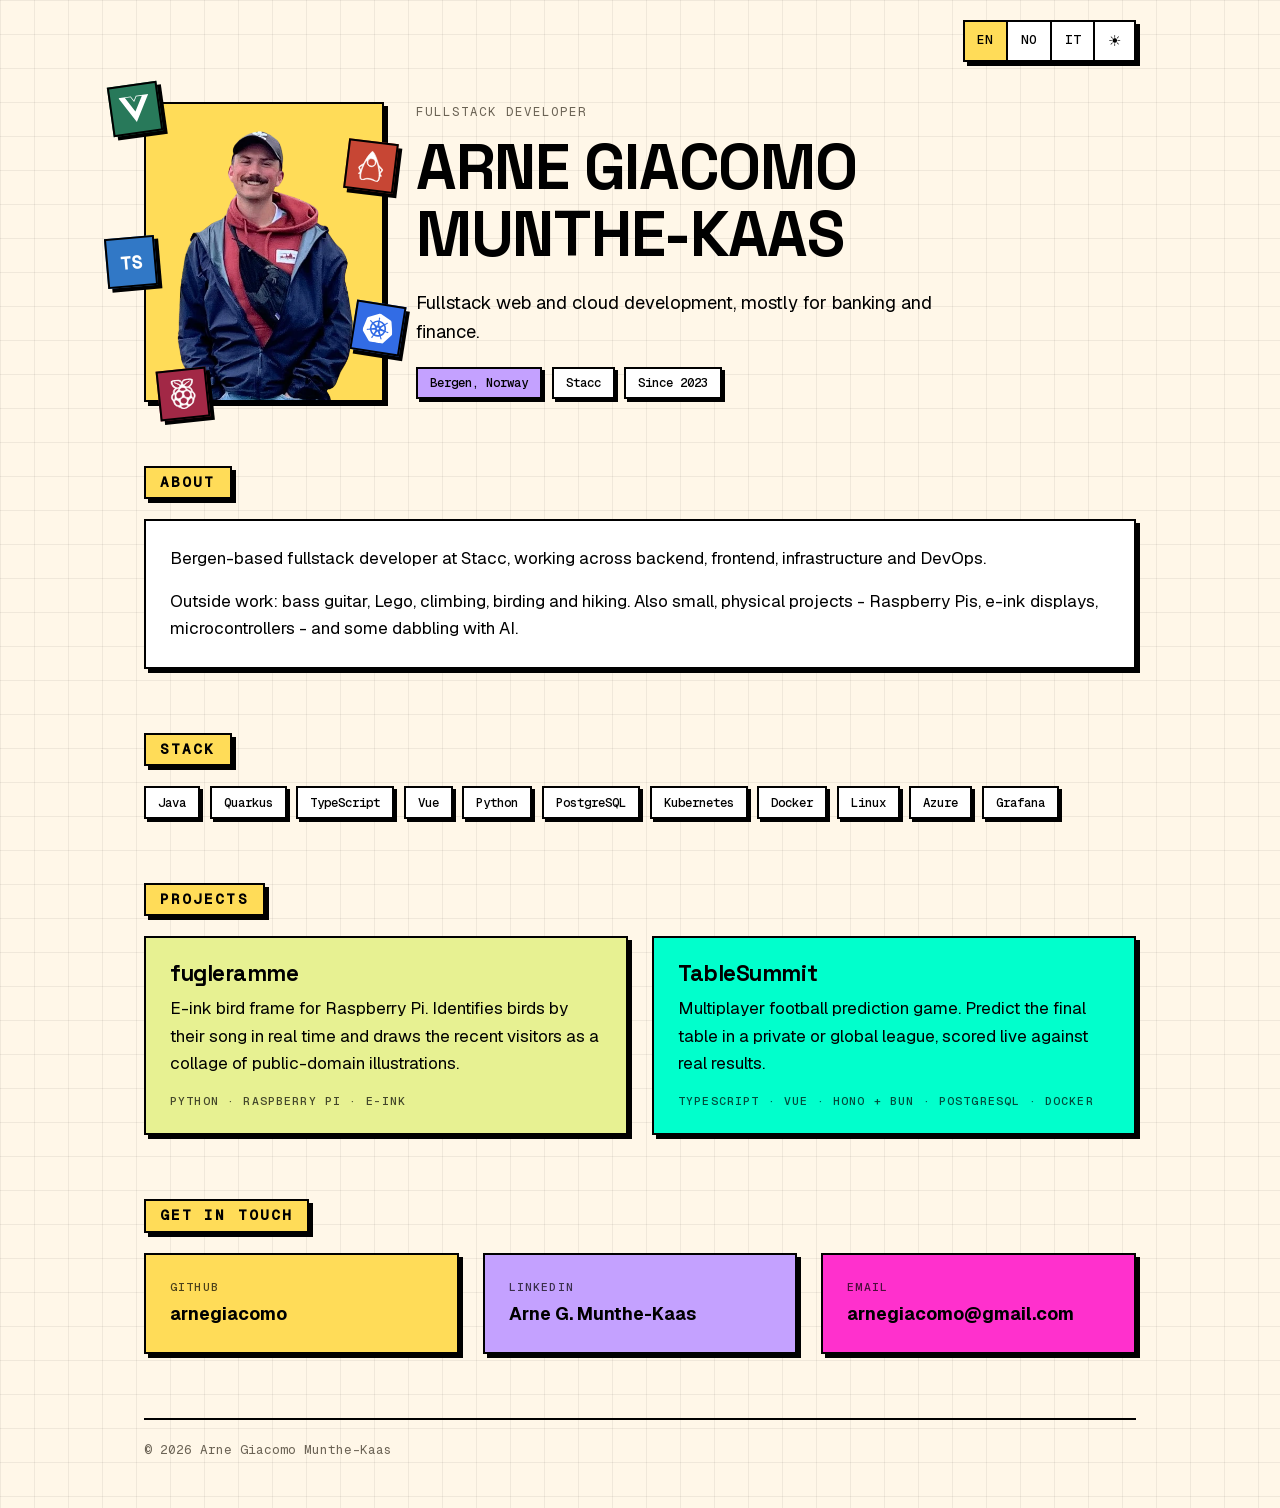
==== index.html @ cbb86c36 "feat: AGMK monogram favicon Replaces the inline data URI that was duplicated across index.html and 4" ====
<!doctype html>
<html lang="en">
<head>
<meta charset="utf-8">
<meta name="viewport" content="width=device-width, initial-scale=1">
<meta name="color-scheme" content="light dark">
<title>Arne Giacomo Munthe-Kaas</title>
<meta name="description" content="Bergen-based fullstack developer working on web and cloud systems, mostly in banking and finance.">
<meta property="og:title" content="Arne Giacomo Munthe-Kaas">
<meta property="og:description" content="Bergen-based fullstack developer working on web and cloud systems, mostly in banking and finance.">
<meta property="og:type" content="website">
<meta property="og:url" content="https://arnegiacomo.dev/">
<!-- og.png is a screenshot of a throwaway page built from css/style.css, not a
     build artefact. It does not follow changes to the name, tagline or palette
     on its own - rerun `python3 gen-images.py` after editing any of them. -->
<meta property="og:image" content="https://arnegiacomo.dev/assets/og.png">
<meta property="og:image:width" content="1200">
<meta property="og:image:height" content="630">
<meta property="og:image:alt" content="Arne Giacomo Munthe-Kaas - fullstack developer, Bergen">
<meta name="twitter:card" content="summary_large_image">
<meta name="theme-color" content="#fff7e8" media="(prefers-color-scheme: light)">
<meta name="theme-color" content="#1a1815" media="(prefers-color-scheme: dark)">
<script type="application/ld+json">
{
  "@context": "https://schema.org",
  "@type": "Person",
  "name": "Arne Giacomo Munthe-Kaas",
  "url": "https://arnegiacomo.dev/",
  "image": "https://arnegiacomo.dev/assets/og.png",
  "jobTitle": "Fullstack developer",
  "worksFor": { "@type": "Organization", "name": "Stacc" },
  "address": { "@type": "PostalAddress", "addressLocality": "Bergen", "addressCountry": "NO" },
  "email": "mailto:arnegiacomo@gmail.com",
  "knowsLanguage": ["en", "no", "it"],
  "sameAs": [
    "https://github.com/arnegiacomo",
    "https://www.linkedin.com/in/arne-giacomo-munthe-kaas"
  ]
}
</script>
<link rel="icon" type="image/png" sizes="32x32" href="assets/favicon-32.png">
<link rel="icon" type="image/png" sizes="16x16" href="assets/favicon-16.png">
<link rel="apple-touch-icon" href="assets/apple-touch-icon.png">
<link rel="stylesheet" href="css/style.css">
<script>
  (() => {
    const t = localStorage.getItem('theme');
    if (t) document.documentElement.dataset.theme = t;
    const l = localStorage.getItem('lang') || (navigator.language || 'en').slice(0, 2);
    document.documentElement.lang = ['en', 'no', 'it'].includes(l) ? l : 'en';
  })();
</script>
</head>
<body>

<svg class="sprite" aria-hidden="true"><defs>
  <symbol id="i-vue" viewBox="0 0 24 24"><path d="M24,1.61H14.06L12,5.16,9.94,1.61H0L12,22.39ZM12,14.08,5.16,2.23H9.59L12,6.41l2.41-4.18h4.43Z"/></symbol>
  <symbol id="i-ts" viewBox="0 0 24 24"><text x="12" y="17.6" text-anchor="middle" font-family="Geist Mono, ui-monospace, monospace" font-size="14" font-weight="700" letter-spacing="-0.5">TS</text></symbol>
  <symbol id="i-k8s" viewBox="0 0 24 24"><path d="M10.204 14.35l.007.01-.999 2.413a5.171 5.171 0 0 1-2.075-2.597l2.578-.437.004.005a.44.44 0 0 1 .484.606zm-.833-2.129a.44.44 0 0 0 .173-.756l.002-.011L7.585 9.7a5.143 5.143 0 0 0-.73 3.255l2.514-.725.002-.009zm1.145-1.98a.44.44 0 0 0 .699-.337l.01-.005.15-2.62a5.144 5.144 0 0 0-3.01 1.442l2.147 1.523.004-.002zm.76 2.75l.723.349.722-.347.18-.78-.5-.623h-.804l-.5.623.179.779zm1.5-3.095a.44.44 0 0 0 .7.336l.008.003 2.134-1.513a5.188 5.188 0 0 0-2.992-1.442l.148 2.615.002.001zm10.876 5.97l-5.773 7.181a1.6 1.6 0 0 1-1.248.594l-9.261.003a1.6 1.6 0 0 1-1.247-.596l-5.776-7.18a1.583 1.583 0 0 1-.307-1.34L2.1 5.573c.108-.47.425-.864.863-1.073L11.305.513a1.606 1.606 0 0 1 1.385 0l8.345 3.985c.438.209.755.604.863 1.073l2.062 8.955c.108.47-.005.963-.308 1.34zm-3.289-2.057c-.042-.01-.103-.026-.145-.034-.174-.033-.315-.025-.479-.038-.35-.037-.638-.067-.895-.148-.105-.04-.18-.165-.216-.216l-.201-.059a6.45 6.45 0 0 0-.105-2.332 6.465 6.465 0 0 0-.936-2.163c.052-.047.15-.133.177-.159.008-.09.001-.183.094-.282.197-.185.444-.338.743-.522.142-.084.273-.137.415-.242.032-.024.076-.062.11-.089.24-.191.295-.52.123-.736-.172-.216-.506-.236-.745-.045-.034.027-.08.062-.111.088-.134.116-.217.23-.33.35-.246.25-.45.458-.673.609-.097.056-.239.037-.303.033l-.19.135a6.545 6.545 0 0 0-4.146-2.003l-.012-.223c-.065-.062-.143-.115-.163-.25-.022-.268.015-.557.057-.905.023-.163.061-.298.068-.475.001-.04-.001-.099-.001-.142 0-.306-.224-.555-.5-.555-.275 0-.499.249-.499.555l.001.014c0 .041-.002.092 0 .128.006.177.044.312.067.475.042.348.078.637.056.906a.545.545 0 0 1-.162.258l-.012.211a6.424 6.424 0 0 0-4.166 2.003 8.373 8.373 0 0 1-.18-.128c-.09.012-.18.04-.297-.029-.223-.15-.427-.358-.673-.608-.113-.12-.195-.234-.329-.349-.03-.026-.077-.062-.111-.088a.594.594 0 0 0-.348-.132.481.481 0 0 0-.398.176c-.172.216-.117.546.123.737l.007.005.104.083c.142.105.272.159.414.242.299.185.546.338.743.522.076.082.09.226.1.288l.16.143a6.462 6.462 0 0 0-1.02 4.506l-.208.06c-.055.072-.133.184-.215.217-.257.081-.546.11-.895.147-.164.014-.305.006-.48.039-.037.007-.09.02-.133.03l-.004.002-.007.002c-.295.071-.484.342-.423.608.061.267.349.429.645.365l.007-.001.01-.003.129-.029c.17-.046.294-.113.448-.172.33-.118.604-.217.87-.256.112-.009.23.069.288.101l.217-.037a6.5 6.5 0 0 0 2.88 3.596l-.09.218c.033.084.069.199.044.282-.097.252-.263.517-.452.813-.091.136-.185.242-.268.399-.02.037-.045.095-.064.134-.128.275-.034.591.213.71.248.12.556-.007.69-.282v-.002c.02-.039.046-.09.062-.127.07-.162.094-.301.144-.458.132-.332.205-.68.387-.897.05-.06.13-.082.215-.105l.113-.205a6.453 6.453 0 0 0 4.609.012l.106.192c.086.028.18.042.256.155.136.232.229.507.342.84.05.156.074.295.145.457.016.037.043.09.062.129.133.276.442.402.69.282.247-.118.341-.435.213-.71-.02-.039-.045-.096-.065-.134-.083-.156-.177-.261-.268-.398-.19-.296-.346-.541-.443-.793-.04-.13.007-.21.038-.294-.018-.022-.059-.144-.083-.202a6.499 6.499 0 0 0 2.88-3.622c.064.01.176.03.213.038.075-.05.144-.114.28-.104.266.039.54.138.87.256.154.06.277.128.448.173.036.01.088.019.13.028l.009.003.007.001c.297.064.584-.098.645-.365.06-.266-.128-.537-.423-.608zM16.4 9.701l-1.95 1.746v.005a.44.44 0 0 0 .173.757l.003.01 2.526.728a5.199 5.199 0 0 0-.108-1.674A5.208 5.208 0 0 0 16.4 9.7zm-4.013 5.325a.437.437 0 0 0-.404-.232.44.44 0 0 0-.372.233h-.002l-1.268 2.292a5.164 5.164 0 0 0 3.326.003l-1.27-2.296h-.01zm1.888-1.293a.44.44 0 0 0-.27.036.44.44 0 0 0-.214.572l-.003.004 1.01 2.438a5.15 5.15 0 0 0 2.081-2.615l-2.6-.44-.004.005z"/></symbol>
  <symbol id="i-java" viewBox="0 0 24 24"><path d="M11.915 0 11.7.215C9.515 2.4 7.47 6.39 6.046 10.483c-1.064 1.024-3.633 2.81-3.711 3.551-.093.87 1.746 2.611 1.55 3.235-.198.625-1.304 1.408-1.014 1.939.1.188.823.011 1.277-.491a13.389 13.389 0 0 0-.017 2.14c.076.906.27 1.668.643 2.232.372.563.956.911 1.667.911.397 0 .727-.114 1.024-.264.298-.149.571-.33.91-.5.68-.34 1.634-.666 3.53-.604 1.903.062 2.872.39 3.559.704.687.314 1.15.664 1.925.664.767 0 1.395-.336 1.807-.9.412-.563.631-1.33.72-2.24.06-.623.055-1.32 0-2.066.454.45 1.117.604 1.213.424.29-.53-.816-1.314-1.013-1.937-.198-.624 1.642-2.366 1.549-3.236-.08-.748-2.707-2.568-3.748-3.586C16.428 6.374 14.308 2.394 12.13.215zm.175 6.038a2.95 2.95 0 0 1 2.943 2.942 2.95 2.95 0 0 1-2.943 2.943A2.95 2.95 0 0 1 9.148 8.98a2.95 2.95 0 0 1 2.942-2.942zM8.685 7.983a3.515 3.515 0 0 0-.145.997c0 1.951 1.6 3.55 3.55 3.55 1.95 0 3.55-1.598 3.55-3.55 0-.329-.046-.648-.132-.951.334.095.64.208.915.336a42.699 42.699 0 0 1 2.042 5.829c.678 2.545 1.01 4.92.846 6.607-.082.844-.29 1.51-.606 1.94-.315.431-.713.651-1.315.651-.593 0-.932-.27-1.673-.61-.741-.338-1.825-.694-3.792-.758-1.974-.064-3.073.293-3.821.669-.375.188-.659.373-.911.5s-.466.2-.752.2c-.53 0-.876-.209-1.16-.64-.285-.43-.474-1.101-.545-1.948-.141-1.693.176-4.069.823-6.614a43.155 43.155 0 0 1 1.934-5.783c.348-.167.749-.31 1.192-.425zm-3.382 4.362a.216.216 0 0 1 .13.031c-.166.56-.323 1.116-.463 1.665a33.849 33.849 0 0 0-.547 2.555 3.9 3.9 0 0 0-.2-.39c-.58-1.012-.914-1.642-1.16-2.08.315-.24 1.679-1.755 2.24-1.781zm13.394.01c.562.027 1.926 1.543 2.24 1.783-.246.438-.58 1.068-1.16 2.08a4.428 4.428 0 0 0-.163.309 32.354 32.354 0 0 0-.562-2.49 40.579 40.579 0 0 0-.482-1.652.216.216 0 0 1 .127-.03z"/></symbol>
  <symbol id="i-rpi" viewBox="0 0 24 24"><path d="m19.8955 10.8961-.1726-.3028c.0068-2.1746-1.0022-3.061-2.1788-3.7348.356-.0938.7237-.1711.8245-.6182.6118-.1566.7397-.4398.8011-.7398.16-.1066.6955-.4061.6394-.9211.2998-.2069.4669-.4725.3819-.8487.3222-.3515.407-.6419.2702-.9096.3868-.4805.2152-.7295.05-.9817.2897-.5254.0341-1.0887-.7758-.9944-.3221-.4733-1.0244-.3659-1.133-.3637-.1215-.1519-.2819-.2821-.7755-.219-.3197-.2851-.6771-.2364-1.0458-.0964-.4378-.3403-.7275-.0675-1.0584.0356-.53-.1706-.6513.0631-.9117.1583-.5781-.1203-.7538.1416-1.0309.4182l-.3224-.0063c-.8719.5061-1.305 1.5366-1.4585 2.0664-.1536-.5299-.5858-1.5604-1.4575-2.0664l-.3223.0063C9.942.5014 9.7663.2394 9.1883.3597 8.9279.2646 8.807.0309 8.2766.2015c-.2172-.0677-.417-.2084-.6522-.2012l.0004.0002C7.5017.0041 7.369.049 7.2185.166c-.3688-.1401-.7262-.1887-1.0459.0964-.4936-.0631-.654.0671-.7756.219C5.2887.4791 4.5862.3717 4.264.845c-.8096-.0943-1.0655.4691-.7756.9944-.1653.2521-.3366.5013.05.9819-.1367.2677-.0519.5581.2703.9096-.085.3763.0822.6418.3819.8487-.0561.515.4795.8144.6394.9211.0614.3001.1894.5832.8011.7398.1008.4472.4685.5244.8245.6183-1.1766.6737-2.1856 1.56-2.1788 3.7348l-.1724.3028c-1.3491.8082-2.5629 3.4056-.6648 5.5167.124.6609.3319 1.1355.5171 1.6609.2769 2.117 2.0841 3.1082 2.5608 3.2255.6984.524 1.4423 1.0212 2.449 1.3696.949.964 1.977 1.3314 3.0107 1.3308.0152 0 .0306.0002.0457 0 1.0337.0006 2.0618-.3668 3.0107-1.3308 1.0067-.3483 1.7506-.8456 2.4491-1.3696.4766-.1173 2.2838-1.1085 2.5607-3.2255.1851-.5253.3931-1 .517-1.6609 1.8981-2.1113.6843-4.7089-.6649-5.517zm-1.0386-.3715c-.0704.8759-4.6354-3.0504-3.8472-3.1808 2.1391-.3558 3.9191.896 3.8472 3.1808zm-2.0155 4.3649c-1.1481.7409-2.8025.2626-3.6953-1.0681-.8928-1.3306-.6858-3.0101.4623-3.7509 1.1481-.7409 2.8025-.2627 3.6953 1.068.8927 1.3307.6858 3.0101-.4623 3.751zM13.6591 1.3721c.0396.1967.0843.321.1354.3577.2537-.272.4611-.5506.7878-.8123.0011.1537-.0776.3205.1169.4425.1752-.2356.4119-.4459.7263-.6244-.1514.2611-.026.3404.0554.4486.24-.2059.4681-.4144.9109-.5759-.121.1474-.2902.2914-.1108.4607.2473-.1544.496-.3086 1.0833-.4183-.1323.1475-.4059.295-.2401.4426.3104-.1186.6539-.2047 1.034-.2546-.182.1496-.3337.2963-.1846.4122.3323-.1022.7899-.2398 1.2372-.1212l-.2832.2849c-.0314.0382.6623.0297 1.1202.0364-.167.2321-.3375.4562-.437.8548.0454.0459.2723.0204.4862 0-.2194.4618-.6004.5783-.6893.776.134.1015.32.075.5232.006-.158.3254-.4892.5484-.7509.8123.0662.047.1818.075.4555.0425-.2418.257-.5339.492-.8802.7032.0614.0708.2722.0681.4678.0727-.3136.3069-.7173.466-1.0955.6668.1885.1288.3234.0988.4678.097-.2676.2198-.7225.3342-1.1448.4668.0803.1249.1607.1589.3324.194-.447.2473-1.0873.1343-1.2679.2607.0435.1243.1665.2053.3139.2728-.7197.0418-2.6879-.0262-3.0652-1.5156.7367-.8094 2.0813-1.7593 4.394-2.934-1.7994.6022-3.4229 1.405-4.7817 2.5096-1.5978-.7436-.4965-2.6197.283-3.3645zm-1.6126 5.3718c1.1329-.0123 2.5356.8325 2.53 1.6286-.005.7027-.9851 1.2715-2.5213 1.2607-1.5043-.0177-2.5172-.7148-2.5137-1.3957.003-.5603 1.2282-1.5263 2.505-1.4936zm-5.7646-.6006c.1717-.0351.252-.0692.3323-.194-.4223-.1327-.8772-.247-1.1448-.4668.1444.0018.2792.0318.4678-.097-.3783-.2008-.782-.3599-1.0956-.6668.1955-.0048.4064-.002.4677-.0728-.3462-.2113-.6383-.4463-.8801-.7033.2738.0325.3893.0045.4555-.0425-.2617-.264-.593-.487-.7509-.8123.2032.069.3892.0954.5232-.006-.089-.1977-.47-.3142-.6894-.776.214.0204.4409.0459.4863 0-.0994-.3985-.2698-.6226-.4369-.8547.4579-.0067 1.1516.0018 1.1202-.0364l-.2831-.2849c.4472-.1186.9049.019 1.2371.1213.1492-.1159-.0026-.2626-.1847-.4123.3801.05.7236.1361 1.034.2547.1659-.1476-.1076-.2951-.24-.4426.5872.1097.8361.2639 1.0833.4183.1794-.1694.0103-.3133-.1108-.4607.4428.1615.6709.37.911.5759.0814-.1082.2068-.1875.0554-.4486.3143.1785.5511.3888.7263.6244.1945-.122.1159-.2888.1169-.4426.3267.2618.534.5404.7879.8124.0511-.0366.0959-.161.1354-.3577.7794.7448 1.8807 2.6208.2831 3.3646-1.3589-1.1039-2.9817-1.9064-4.78-2.5086 2.3115 1.174 3.6556 2.1239 4.392 2.9328-.3773 1.4895-2.3455 1.5575-3.0651 1.5157.1473-.0676.2703-.1485.3139-.2728-.1806-.1264-.8209-.0134-1.2679-.2607zm2.8175 1.1334c.7881.1304-3.7769 4.0567-3.8472 3.1809-.0719-2.2846 1.7079-3.5367 3.8472-3.1809zm-4.847 8.7567c-1.1094-.8789-1.4668-3.4529.5901-4.6097 1.2394-.3273.4184 5.051-.5901 4.6097zm4.2656 4.5989c-.6257.3719-2.1452.2187-3.2252-1.3095-.7283-1.2823-.6345-2.5872-.123-2.9705.7648-.4589 1.9464.1609 2.8559 1.2003.7923.9405 1.1536 2.5927.4923 3.0797zm-1.2415-5.6086c-1.1481-.7409-1.3551-2.4203-.4623-3.7511.8928-1.3307 2.5472-1.8089 3.6952-1.068 1.1481.7409 1.3551 2.4203.4623 3.7509-.8926 1.3308-2.5471 1.809-3.6952 1.0682zm4.7948 8.2279c-1.3763.0584-2.7258-1.1105-2.7081-1.5157-.0206-.594 1.6758-1.0578 2.782-1.0306 1.1131-.0479 2.6068.3531 2.6097.8851.0184.5166-1.3547 1.6838-2.6836 1.6612zm2.7584-5.8578c.0081 1.3899-1.226 2.5225-2.7562 2.5299-1.5302.0073-2.7773-1.1135-2.7854-2.5033v-.0265c-.008-1.3899 1.2259-2.5226 2.7562-2.5299 1.5302-.0073 2.7773 1.1134 2.7853 2.5033a.7794.7794 0 0 1 .0001.0265zm3.855 2.0029c-1.186 1.6208-2.7916 1.684-3.3896 1.2325-.6255-.5811-.148-2.3854.7094-3.3747v-.0003c.9812-1.0912 2.0302-1.8037 2.7609-1.2469.4919.4828.7805 2.3008-.0807 3.3894zm1.0724-3.4301c-1.0086.4413-1.8298-4.9372-.5901-4.61 2.0568 1.1569 1.6994 3.731.5901 4.61z"/></symbol>
</defs></svg>

<div class="topbar">
  <div class="controls block">
    <button type="button" data-lang="en">EN</button>
    <button type="button" data-lang="no">NO</button>
    <button type="button" data-lang="it">IT</button>
    <button type="button" id="theme" data-i18n-attr="aria-label:a11y.theme">
      <span class="only-light">☀</span><span class="only-dark">☾</span>
    </button>
  </div>
</div>

<main>

  <header class="hero">
    <div class="portrait-wrap">
      <div class="portrait block" id="portrait"></div>
      <span class="chip block b-vue   p1" role="img" aria-label="Vue"><svg><use href="#i-vue"/></svg></span>
      <span class="chip block b-ts p3" role="img" aria-label="TypeScript"><svg><use href="#i-ts"/></svg></span>
      <span class="chip block b-java p2" role="img" aria-label="Java"><svg><use href="#i-java"/></svg></span>
      <span class="chip block b-k8s p4" role="img" aria-label="Kubernetes"><svg><use href="#i-k8s"/></svg></span>
      <span class="chip block b-rpi   p5" role="img" aria-label="Raspberry Pi"><svg><use href="#i-rpi"/></svg></span>
    </div>
    <div class="hero-text">
      <p class="eyebrow" data-i18n="hero.eyebrow"></p>
      <h1>Arne Giacomo<br>Munthe-Kaas</h1>
      <p class="lead" data-i18n="hero.lead"></p>
      <ul class="badges">
        <li class="block" data-i18n="hero.badge1"></li>
        <li class="block"><a href="https://www.stacc.com" data-i18n="hero.badge2"></a></li>
        <li class="block" data-i18n="hero.badge3"></li>
      </ul>
    </div>
  </header>

  <section>
    <h2 data-i18n="about.title"></h2>
    <div class="card wide block">
      <p data-i18n="about.p1"></p>
      <p data-i18n="about.p2"></p>
    </div>
  </section>

  <section>
    <h2 data-i18n="stack.title"></h2>
    <ul class="tags">
      <li class="block">Java</li><li class="block">Quarkus</li><li class="block">TypeScript</li>
      <li class="block">Vue</li><li class="block">Python</li><li class="block">PostgreSQL</li>
      <li class="block">Kubernetes</li><li class="block">Docker</li><li class="block">Linux</li>
      <li class="block">Azure</li><li class="block">Grafana</li>
    </ul>
  </section>

  <section>
    <h2 data-i18n="projects.title"></h2>
    <div class="grid">
      <a class="card block project c-lime" href="https://github.com/arnegiacomo/fugleramme">
        <h3>fugleramme</h3>
        <p data-i18n="projects.fugleramme"></p>
        <span class="meta">Python · Raspberry Pi · E-ink</span>
      </a>
      <a class="card block project c-teal" href="https://tablesummit.com">
        <h3>TableSummit</h3>
        <p data-i18n="projects.tablesummit"></p>
        <span class="meta">TypeScript · Vue · Hono + Bun · PostgreSQL · Docker</span>
      </a>
    </div>
  </section>

  <section>
    <h2 data-i18n="links.title"></h2>
    <div class="grid">
      <a class="card block link c-primary" href="https://github.com/arnegiacomo">
        <span class="meta">GitHub</span>
        <strong>arnegiacomo</strong>
      </a>
      <a class="card block link c-violet" href="https://www.linkedin.com/in/arne-giacomo-munthe-kaas">
        <span class="meta">LinkedIn</span>
        <strong>Arne G. Munthe-Kaas</strong>
      </a>
      <a class="card block link c-pink" href="mailto:arnegiacomo@gmail.com">
        <span class="meta" data-i18n="links.email"></span>
        <strong>arnegiacomo@gmail.com</strong>
      </a>
    </div>
  </section>

  <footer>© <span id="year"></span> Arne Giacomo Munthe-Kaas</footer>

</main>

<script src="js/i18n.js"></script>
<script src="js/app.js"></script>
</body>
</html>
---- css/style.css ----
/* Self-hosted so the page makes no third-party requests. Regenerate by
   re-fetching the Google Fonts CSS with a modern UA and downloading the
   woff2 files it points at. */
@font-face {
  font-family: 'Geist';
  font-style: normal;
  font-weight: 400;
  font-display: swap;
  src: url(../assets/fonts/geist-400-latin-ext.woff2) format('woff2');
  unicode-range: U+0100-02BA, U+02BD-02C5, U+02C7-02CC, U+02CE-02D7, U+02DD-02FF, U+0304, U+0308, U+0329, U+1D00-1DBF, U+1E00-1E9F, U+1EF2-1EFF, U+2020, U+20A0-20AB, U+20AD-20C0, U+2113, U+2C60-2C7F, U+A720-A7FF;
}
@font-face {
  font-family: 'Geist';
  font-style: normal;
  font-weight: 400;
  font-display: swap;
  src: url(../assets/fonts/geist-400-latin.woff2) format('woff2');
  unicode-range: U+0000-00FF, U+0131, U+0152-0153, U+02BB-02BC, U+02C6, U+02DA, U+02DC, U+0304, U+0308, U+0329, U+2000-206F, U+20AC, U+2122, U+2191, U+2193, U+2212, U+2215, U+FEFF, U+FFFD;
}
@font-face {
  font-family: 'Geist';
  font-style: normal;
  font-weight: 500;
  font-display: swap;
  src: url(../assets/fonts/geist-500-latin-ext.woff2) format('woff2');
  unicode-range: U+0100-02BA, U+02BD-02C5, U+02C7-02CC, U+02CE-02D7, U+02DD-02FF, U+0304, U+0308, U+0329, U+1D00-1DBF, U+1E00-1E9F, U+1EF2-1EFF, U+2020, U+20A0-20AB, U+20AD-20C0, U+2113, U+2C60-2C7F, U+A720-A7FF;
}
@font-face {
  font-family: 'Geist';
  font-style: normal;
  font-weight: 500;
  font-display: swap;
  src: url(../assets/fonts/geist-500-latin.woff2) format('woff2');
  unicode-range: U+0000-00FF, U+0131, U+0152-0153, U+02BB-02BC, U+02C6, U+02DA, U+02DC, U+0304, U+0308, U+0329, U+2000-206F, U+20AC, U+2122, U+2191, U+2193, U+2212, U+2215, U+FEFF, U+FFFD;
}
@font-face {
  font-family: 'Geist';
  font-style: normal;
  font-weight: 700;
  font-display: swap;
  src: url(../assets/fonts/geist-700-latin-ext.woff2) format('woff2');
  unicode-range: U+0100-02BA, U+02BD-02C5, U+02C7-02CC, U+02CE-02D7, U+02DD-02FF, U+0304, U+0308, U+0329, U+1D00-1DBF, U+1E00-1E9F, U+1EF2-1EFF, U+2020, U+20A0-20AB, U+20AD-20C0, U+2113, U+2C60-2C7F, U+A720-A7FF;
}
@font-face {
  font-family: 'Geist';
  font-style: normal;
  font-weight: 700;
  font-display: swap;
  src: url(../assets/fonts/geist-700-latin.woff2) format('woff2');
  unicode-range: U+0000-00FF, U+0131, U+0152-0153, U+02BB-02BC, U+02C6, U+02DA, U+02DC, U+0304, U+0308, U+0329, U+2000-206F, U+20AC, U+2122, U+2191, U+2193, U+2212, U+2215, U+FEFF, U+FFFD;
}
@font-face {
  font-family: 'Geist Mono';
  font-style: normal;
  font-weight: 400;
  font-display: swap;
  src: url(../assets/fonts/geist-mono-400-latin-ext.woff2) format('woff2');
  unicode-range: U+0100-02BA, U+02BD-02C5, U+02C7-02CC, U+02CE-02D7, U+02DD-02FF, U+0304, U+0308, U+0329, U+1D00-1DBF, U+1E00-1E9F, U+1EF2-1EFF, U+2020, U+20A0-20AB, U+20AD-20C0, U+2113, U+2C60-2C7F, U+A720-A7FF;
}
@font-face {
  font-family: 'Geist Mono';
  font-style: normal;
  font-weight: 400;
  font-display: swap;
  src: url(../assets/fonts/geist-mono-400-latin.woff2) format('woff2');
  unicode-range: U+0000-00FF, U+0131, U+0152-0153, U+02BB-02BC, U+02C6, U+02DA, U+02DC, U+0304, U+0308, U+0329, U+2000-206F, U+20AC, U+2122, U+2191, U+2193, U+2212, U+2215, U+FEFF, U+FFFD;
}
@font-face {
  font-family: 'Geist Mono';
  font-style: normal;
  font-weight: 500;
  font-display: swap;
  src: url(../assets/fonts/geist-mono-500-latin-ext.woff2) format('woff2');
  unicode-range: U+0100-02BA, U+02BD-02C5, U+02C7-02CC, U+02CE-02D7, U+02DD-02FF, U+0304, U+0308, U+0329, U+1D00-1DBF, U+1E00-1E9F, U+1EF2-1EFF, U+2020, U+20A0-20AB, U+20AD-20C0, U+2113, U+2C60-2C7F, U+A720-A7FF;
}
@font-face {
  font-family: 'Geist Mono';
  font-style: normal;
  font-weight: 500;
  font-display: swap;
  src: url(../assets/fonts/geist-mono-500-latin.woff2) format('woff2');
  unicode-range: U+0000-00FF, U+0131, U+0152-0153, U+02BB-02BC, U+02C6, U+02DA, U+02DC, U+0304, U+0308, U+0329, U+2000-206F, U+20AC, U+2122, U+2191, U+2193, U+2212, U+2215, U+FEFF, U+FFFD;
}
@font-face {
  font-family: 'Space Grotesk';
  font-style: normal;
  font-weight: 700;
  font-display: swap;
  src: url(../assets/fonts/space-grotesk-700-latin-ext.woff2) format('woff2');
  unicode-range: U+0100-02BA, U+02BD-02C5, U+02C7-02CC, U+02CE-02D7, U+02DD-02FF, U+0304, U+0308, U+0329, U+1D00-1DBF, U+1E00-1E9F, U+1EF2-1EFF, U+2020, U+20A0-20AB, U+20AD-20C0, U+2113, U+2C60-2C7F, U+A720-A7FF;
}
@font-face {
  font-family: 'Space Grotesk';
  font-style: normal;
  font-weight: 700;
  font-display: swap;
  src: url(../assets/fonts/space-grotesk-700-latin.woff2) format('woff2');
  unicode-range: U+0000-00FF, U+0131, U+0152-0153, U+02BB-02BC, U+02C6, U+02DA, U+02DC, U+0304, U+0308, U+0329, U+2000-206F, U+20AC, U+2122, U+2191, U+2193, U+2212, U+2215, U+FEFF, U+FFFD;
}

/* Palette, fonts and shadow scale taken from the neobrutalism "defolio" template. */
:root {
  --bg: #fff7e8;
  --ink: #000000;
  --card: #ffffff;
  --muted: #efe7d6;
  --muted-ink: #6b6355;
  --line: #000000;
  --shadow-color: #000000;
  --grid: rgba(0, 0, 0, 0.06);

  --primary: #ffdc58;
  --violet: #c4a1ff;
  --teal: #01ffcc;
  --lime: #e7f192;
  --pink: #ff30cd;
  --on-accent: #000000;

  --border: 2px;
  --drop: 4px;
  --drop-lg: 6px;

  --sans: Geist, system-ui, sans-serif;
  --head: "Space Grotesk", var(--sans);
  --mono: "Geist Mono", ui-monospace, SFMono-Regular, Menlo, monospace;
}

@media (prefers-color-scheme: dark) {
  :root:not([data-theme="light"]) {
    --bg: #1a1815;
    --ink: #f5f0e6;
    --card: #262320;
    --muted: #2e2a24;
    --muted-ink: #b3ac9e;
    --line: #6f675a;
    --shadow-color: #4a443c;
    --grid: rgba(245, 240, 230, 0.05);
  }
}

:root[data-theme="dark"] {
  --bg: #1a1815;
  --ink: #f5f0e6;
  --card: #262320;
  --muted: #2e2a24;
  --muted-ink: #b3ac9e;
  --line: #6f675a;
  --shadow-color: #4a443c;
  --grid: rgba(245, 240, 230, 0.05);
}

* { box-sizing: border-box; margin: 0; padding: 0; }

body {
  background: var(--bg);
  background-image:
    linear-gradient(var(--grid) 1px, transparent 1px),
    linear-gradient(90deg, var(--grid) 1px, transparent 1px);
  background-size: 34px 34px;
  color: var(--ink);
  font: 400 17px/1.6 var(--sans);
  /* Side padding leaves room for the chips that overhang the portrait. */
  padding: 1.25rem 3rem 3rem;
  overflow-x: clip;
  -webkit-text-size-adjust: 100%;
}

::selection { background: var(--primary); color: var(--on-accent); }

main {
  max-width: 62rem;
  margin: 0 auto;
  display: flex;
  flex-direction: column;
  gap: 4rem;
}

h1, h2, h3 { font-family: var(--head); line-height: 1.05; letter-spacing: -0.02em; font-weight: 700; }
h1 { font-size: clamp(2.2rem, 8vw, 4rem); text-transform: uppercase; }
h3 { font-size: 1.4rem; }

h2 {
  font-family: var(--mono);
  font-size: 0.9rem;
  text-transform: uppercase;
  letter-spacing: 0.14em;
  margin-bottom: 1.25rem;
  display: inline-block;
  background: var(--primary);
  color: var(--on-accent);
  border: var(--border) solid var(--line);
  box-shadow: var(--drop) var(--drop) 0 0 var(--shadow-color);
  padding: 0.45rem 0.9rem;
}

a { color: inherit; }

.block {
  background: var(--card);
  border: var(--border) solid var(--line);
  box-shadow: var(--drop) var(--drop) 0 0 var(--shadow-color);
}

/* --- top bar --- */
.topbar {
  max-width: 62rem;
  margin: 0 auto 2.5rem;
  display: flex;
  justify-content: flex-end;
}

.controls {
  display: flex;
  align-items: stretch;
  font: 500 0.8rem/1 var(--mono);
}

.controls button {
  background: var(--card);
  border: 0;
  color: inherit;
  font: inherit;
  padding: 0.7rem 0.8rem;
  cursor: pointer;
}

.controls button + button { border-left: var(--border) solid var(--line); }
.controls button[aria-pressed="true"] { background: var(--primary); color: var(--on-accent); }
.controls button:hover { background: var(--muted); }
.controls button[aria-pressed="true"]:hover { background: var(--primary); }
#theme { border-left-width: var(--border); font-size: 0.95rem; }

.only-dark { display: none; }
:root[data-theme="dark"] .only-dark { display: inline; }
:root[data-theme="dark"] .only-light { display: none; }

@media (prefers-color-scheme: dark) {
  :root:not([data-theme="light"]) .only-dark { display: inline; }
  :root:not([data-theme="light"]) .only-light { display: none; }
}

/* --- hero --- */
.hero {
  display: flex;
  gap: 2rem;
  align-items: flex-start;
  flex-wrap: wrap;
}

.sprite { display: none; }

.portrait-wrap {
  position: relative;
  flex: 0 0 15rem;
  display: flex;
}

/* Tech marks float around the portrait and overhang its edges. Offsets are
   percentages of the wrapper, so they track the portrait at any size. */
.chip {
  --size: 3.1rem;
  position: absolute;
  width: var(--size);
  height: var(--size);
  display: grid;
  place-items: center;
  transform: rotate(var(--tilt, 0deg));
}

/* Official brand colours. OpenJDK's registered hex is #000000, unusable as a
   chip background, so Java uses its brand orange. Glyph colour is whichever of
   black/white scores higher contrast on that background. */
.chip.b-vue  { background: #28795A; --glyph: #ffffff; }
.chip.b-ts   { background: #3178C6; --glyph: #ffffff; }
.chip.b-java { background: #C74634; --glyph: #ffffff; }
.chip.b-k8s  { background: #326CE5; --glyph: #ffffff; }
.chip.b-rpi  { background: #A22846; --glyph: #ffffff; }

.chip svg { width: 66%; height: 66%; fill: var(--glyph); }

/* Java and Raspberry Pi are outline marks; the others are solid. A stroke
   thickens them to match. Keyed to the mark, not the position, so the chips
   can be reordered without silently losing it. */
.b-java svg, .b-rpi svg { stroke: var(--glyph); stroke-width: 0.5; stroke-linejoin: round; }

.p1 { top: -6%;  left: -14%; --tilt: -8deg; }
.p2 { top: 13%;  left: 84%;  --tilt: 7deg; }
.p3 { top: 45%;  left: -16%; --tilt: -5deg; }
.p4 { top: 67%;  left: 87%;  --tilt: 9deg; }
.p5 { top: 89%;  left: 6%;   --tilt: -6deg; }

.portrait {
  flex: 1 1 auto;
  position: relative;
  aspect-ratio: 4 / 5;
  overflow: hidden;
  background: var(--primary);
}

/* Absolute so height:100% has a definite containing block - otherwise the image
   keeps its intrinsic aspect and object-fit silently does nothing.
   Swap to `contain` + `center bottom` for a full-body cutout standing in the panel. */
.portrait img {
  position: absolute;
  inset: 0;
  width: 100%;
  height: 100%;
  object-fit: cover;
  object-position: center top;
}

.portrait.empty::after {
  content: "AGM";
  position: absolute;
  inset: 0;
  display: grid;
  place-items: center;
  font: 700 2.75rem var(--mono);
  color: var(--on-accent);
}

.hero-text { flex: 1 1 20rem; }

.eyebrow {
  font-family: var(--mono);
  text-transform: uppercase;
  letter-spacing: 0.16em;
  font-size: 0.78rem;
  color: var(--muted-ink);
  margin-bottom: 0.75rem;
}

.lead { font-size: 1.15rem; margin: 1.25rem 0; max-width: 34rem; }

.badges, .tags { display: flex; flex-wrap: wrap; gap: 0.6rem; list-style: none; }

.badges li, .tags li {
  padding: 0.35rem 0.75rem;
  font: 500 0.78rem/1.4 var(--mono);
  --drop: 3px;
}

.badges li:first-child { background: var(--violet); color: var(--on-accent); }

/* A linked badge puts its padding on the anchor so the whole box is clickable. */
.badges li:has(a) { padding: 0; }
.badges a { display: block; padding: 0.35rem 0.75rem; text-decoration: none; }
.badges a:hover { background: var(--muted); }

/* --- cards --- */
.card { padding: 1.5rem; display: block; }
.card.wide p + p { margin-top: 1rem; }

.grid {
  display: grid;
  grid-template-columns: repeat(auto-fit, minmax(15rem, 1fr));
  gap: 1.5rem;
}

a.card {
  text-decoration: none;
  transition: transform 0.1s ease, box-shadow 0.1s ease;
}

a.card:hover, a.card:focus-visible {
  transform: translate(-2px, -2px);
  box-shadow: var(--drop-lg) var(--drop-lg) 0 0 var(--shadow-color);
}

a.card:active {
  transform: translate(var(--drop), var(--drop));
  box-shadow: 0 0 0 0 var(--shadow-color);
}

.c-primary, .c-violet, .c-teal, .c-lime, .c-pink { color: var(--on-accent); }
.c-primary { background: var(--primary); }
.c-violet  { background: var(--violet); }
.c-teal    { background: var(--teal); }
.c-lime    { background: var(--lime); }
.c-pink    { background: var(--pink); }

.meta {
  display: block;
  font: 500 0.72rem/1.4 var(--mono);
  text-transform: uppercase;
  letter-spacing: 0.1em;
  opacity: 0.7;
}

.project h3 { margin-bottom: 0.6rem; }
.project p { margin-bottom: 1rem; }
.link strong { font-size: 1.1rem; display: block; margin-top: 0.35rem; word-break: break-word; }

.notfound { margin-top: 3rem; }
.notfound h1 { font-size: clamp(5rem, 22vw, 11rem); margin-bottom: 1rem; }
.notfound .lead { margin-bottom: 2rem; }
.notfound a.card { max-width: 22rem; }

footer {
  border-top: var(--border) solid var(--line);
  padding-top: 1.25rem;
  font: 400 0.8rem/1.5 var(--mono);
  color: var(--muted-ink);
}

:focus-visible { outline: var(--border) solid var(--ink); outline-offset: 3px; }

@media (max-width: 40rem) {
  body { padding: 1rem 1rem 2.5rem; font-size: 16px; }
  main, .topbar { max-width: none; }
  main { gap: 2.75rem; }
  /* Full-width band rather than a floating group, so it stays balanced and the
     tap targets get bigger. */
  .topbar { margin-bottom: 2rem; }
  .controls { width: 100%; }
  .controls button { flex: 1; padding-inline: 0; }
  .hero { gap: 1.75rem; }
  /* The portrait goes wide and centred rather than sitting as a small block in
     the corner. Chip offsets are percentages, so the composition scales with it.
     The 78% cap keeps a gutter wide enough for the chips at any phone width. */
  .portrait-wrap { flex-basis: min(17rem, 78%); margin-inline: auto; }
  .p1 { left: -13%; }
  .p3 { left: -14%; }
  .grid { gap: 1.25rem; }
  .card { padding: 1.25rem; }
}

@media (prefers-reduced-motion: reduce) {
  * { transition: none !important; }
}
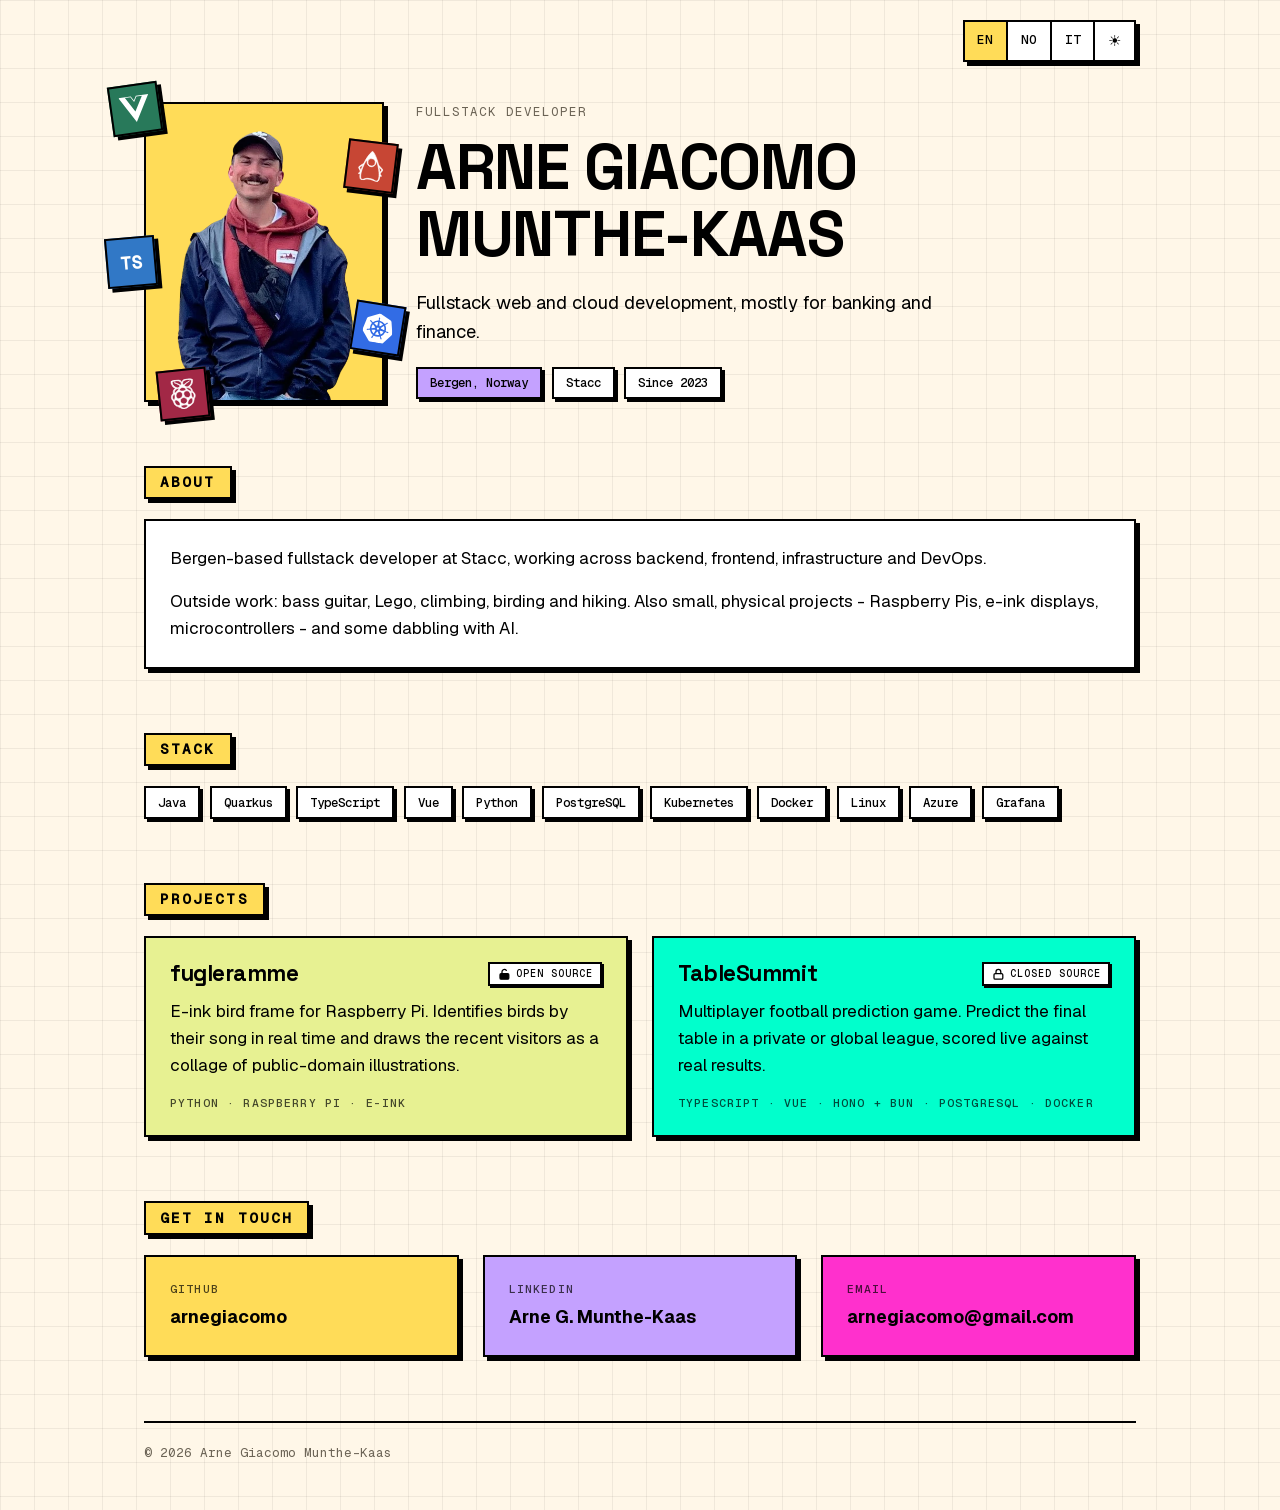
==== commit 92b3e23d: "feat: show open/closed source badge on project cards" ====
--- a/index.html
+++ b/index.html
@@ -117,12 +117,24 @@
     <h2 data-i18n="projects.title"></h2>
     <div class="grid">
       <a class="card block project c-lime" href="https://github.com/arnegiacomo/fugleramme">
-        <h3>fugleramme</h3>
+        <div class="project-head">
+          <h3>fugleramme</h3>
+          <span class="src src-open">
+            <svg viewBox="0 0 16 16" aria-hidden="true"><rect x="2.5" y="7" width="11" height="7" rx="1.5"/><path d="M5 7V4.8A3 3 0 0 1 10.4 3"/></svg>
+            <span data-i18n="projects.open"></span>
+          </span>
+        </div>
         <p data-i18n="projects.fugleramme"></p>
         <span class="meta">Python · Raspberry Pi · E-ink</span>
       </a>
       <a class="card block project c-teal" href="https://tablesummit.com">
-        <h3>TableSummit</h3>
+        <div class="project-head">
+          <h3>TableSummit</h3>
+          <span class="src src-closed">
+            <svg viewBox="0 0 16 16" aria-hidden="true"><rect x="2.5" y="7" width="11" height="7" rx="1.5"/><path d="M5 7V4.8a3 3 0 0 1 6 0V7"/></svg>
+            <span data-i18n="projects.closed"></span>
+          </span>
+        </div>
         <p data-i18n="projects.tablesummit"></p>
         <span class="meta">TypeScript · Vue · Hono + Bun · PostgreSQL · Docker</span>
       </a>
--- a/css/style.css
+++ b/css/style.css
@@ -387,8 +387,49 @@
   opacity: 0.7;
 }
 
-.project h3 { margin-bottom: 0.6rem; }
 .project p { margin-bottom: 1rem; }
+
+.project-head {
+  display: flex;
+  align-items: center;
+  justify-content: space-between;
+  gap: 0.75rem;
+  flex-wrap: wrap;
+  margin-bottom: 0.75rem;
+}
+
+/* Source badge. Sits on the card's own accent colour, so it takes the neutral
+   card background rather than a palette colour of its own - the lock glyph and
+   the label carry the open/closed distinction. Kept shorter than the h3 line
+   box (border and shadow included) so the title, not the badge, sets the
+   header row height and the card keeps its vertical rhythm. */
+.src {
+  display: inline-flex;
+  align-items: center;
+  gap: 0.35rem;
+  padding: 0.2rem 0.45rem;
+  background: var(--card);
+  color: var(--ink);
+  border: var(--border) solid var(--line);
+  box-shadow: 2px 2px 0 0 var(--shadow-color);
+  font: 500 0.62rem/1 var(--mono);
+  text-transform: uppercase;
+  letter-spacing: 0.1em;
+  white-space: nowrap;
+}
+
+.src svg {
+  width: 0.8rem;
+  height: 0.8rem;
+  fill: none;
+  stroke: currentColor;
+  stroke-width: 1.6;
+  stroke-linecap: round;
+}
+
+/* Filled lock body for open, hollow for closed, so the two read apart at a
+   glance even before the label. */
+.src-open svg rect { fill: currentColor; }
 .link strong { font-size: 1.1rem; display: block; margin-top: 0.35rem; word-break: break-word; }
 
 .notfound { margin-top: 3rem; }
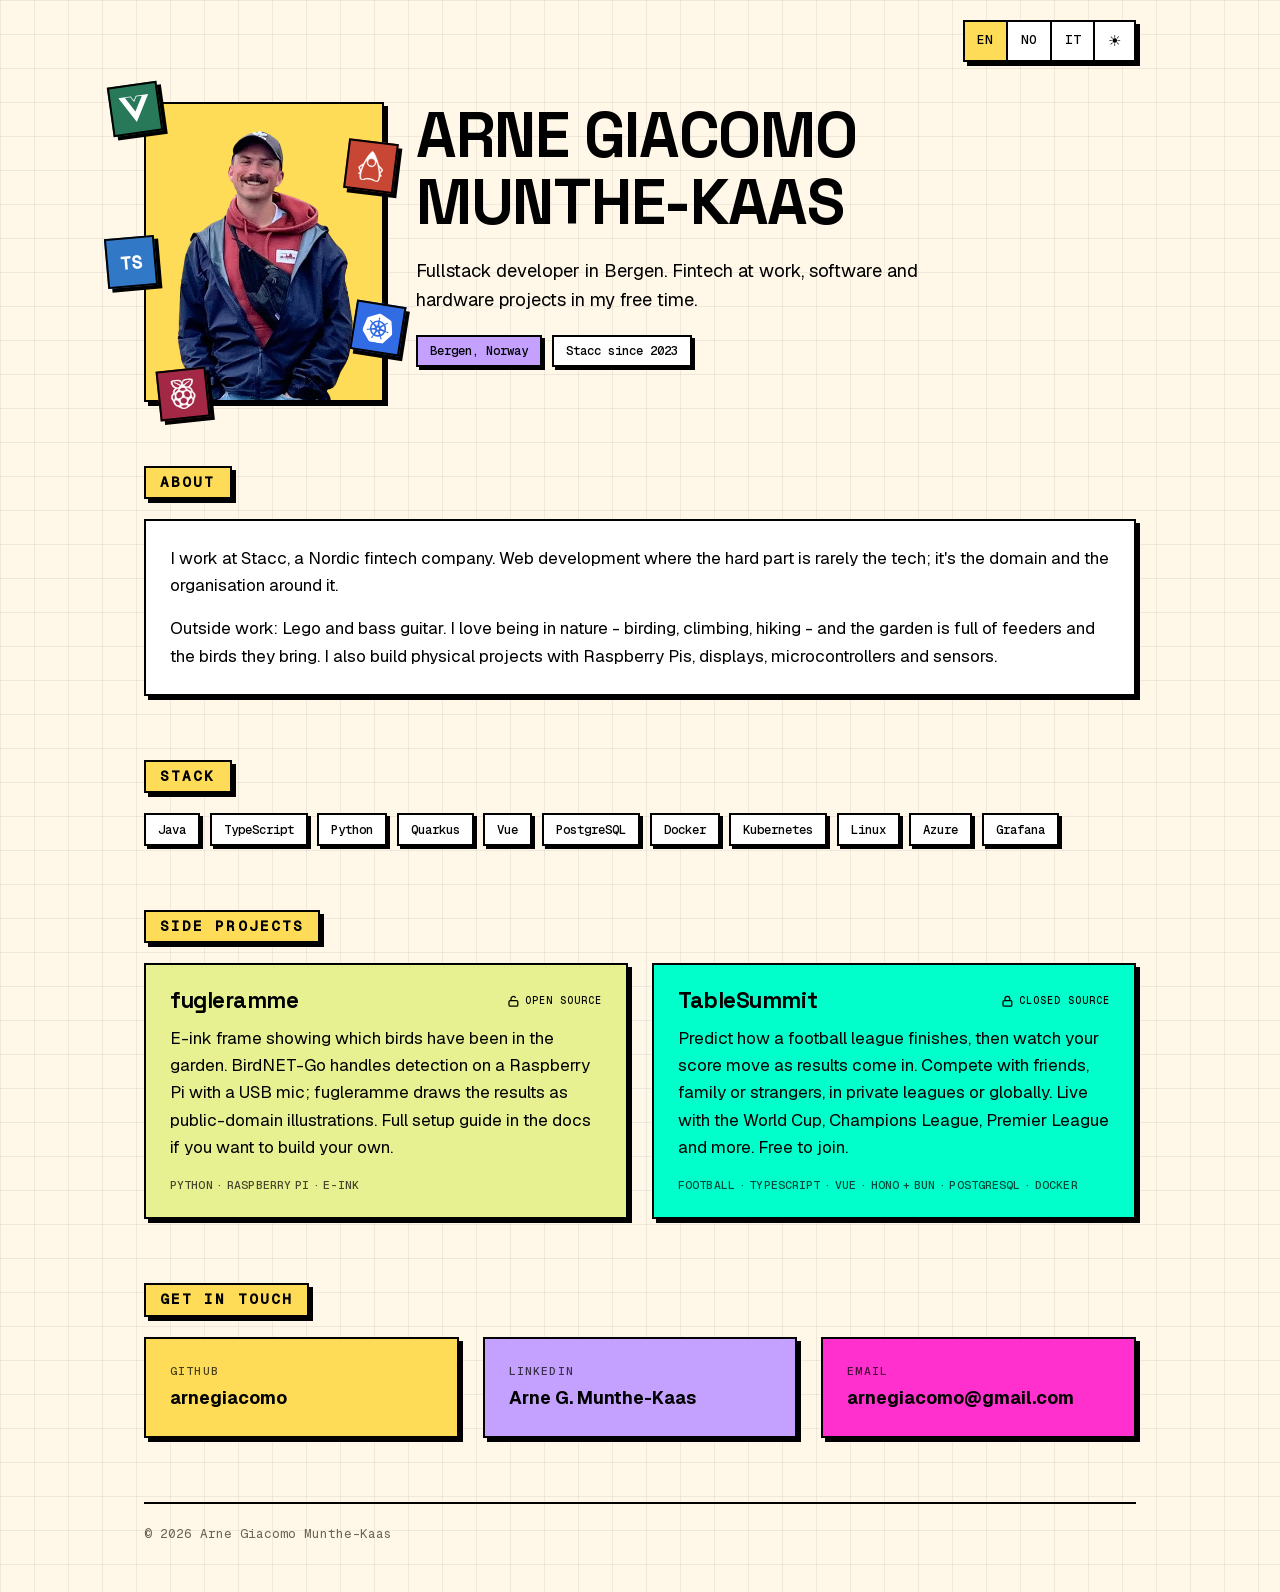
==== commit 97853431: "feat: rewrite site copy and restyle project cards" ====
--- a/index.html
+++ b/index.html
@@ -5,15 +5,16 @@
 <meta name="viewport" content="width=device-width, initial-scale=1">
 <meta name="color-scheme" content="light dark">
 <title>Arne Giacomo Munthe-Kaas</title>
-<meta name="description" content="Bergen-based fullstack developer working on web and cloud systems, mostly in banking and finance.">
+<meta name="description" content="Fullstack developer in Bergen. Fintech at work, software and hardware projects in my free time.">
 <meta property="og:title" content="Arne Giacomo Munthe-Kaas">
-<meta property="og:description" content="Bergen-based fullstack developer working on web and cloud systems, mostly in banking and finance.">
+<meta property="og:description" content="Fullstack developer in Bergen. Fintech at work, software and hardware projects in my free time.">
 <meta property="og:type" content="website">
 <meta property="og:url" content="https://arnegiacomo.dev/">
 <!-- og.png is a screenshot of a throwaway page built from css/style.css, not a
      build artefact. It does not follow changes to the name, tagline or palette
-     on its own - rerun `python3 gen-images.py` after editing any of them. -->
-<meta property="og:image" content="https://arnegiacomo.dev/assets/og.png">
+     on its own - rerun `python3 gen-images.py` after editing any of them.
+     Scrapers cache by image URL, so bump ?v= whenever the card changes. -->
+<meta property="og:image" content="https://arnegiacomo.dev/assets/og.png?v=2">
 <meta property="og:image:width" content="1200">
 <meta property="og:image:height" content="630">
 <meta property="og:image:alt" content="Arne Giacomo Munthe-Kaas - fullstack developer, Bergen">
@@ -84,13 +85,11 @@
       <span class="chip block b-rpi   p5" role="img" aria-label="Raspberry Pi"><svg><use href="#i-rpi"/></svg></span>
     </div>
     <div class="hero-text">
-      <p class="eyebrow" data-i18n="hero.eyebrow"></p>
       <h1>Arne Giacomo<br>Munthe-Kaas</h1>
       <p class="lead" data-i18n="hero.lead"></p>
       <ul class="badges">
         <li class="block" data-i18n="hero.badge1"></li>
         <li class="block"><a href="https://www.stacc.com" data-i18n="hero.badge2"></a></li>
-        <li class="block" data-i18n="hero.badge3"></li>
       </ul>
     </div>
   </header>
@@ -105,10 +104,13 @@
 
   <section>
     <h2 data-i18n="stack.title"></h2>
+    <!-- Grouped languages, frameworks, data, infra, observability - reading order
+         carries the grouping, so keep new entries with their own kind. -->
     <ul class="tags">
-      <li class="block">Java</li><li class="block">Quarkus</li><li class="block">TypeScript</li>
-      <li class="block">Vue</li><li class="block">Python</li><li class="block">PostgreSQL</li>
-      <li class="block">Kubernetes</li><li class="block">Docker</li><li class="block">Linux</li>
+      <li class="block">Java</li><li class="block">TypeScript</li><li class="block">Python</li>
+      <li class="block">Quarkus</li><li class="block">Vue</li>
+      <li class="block">PostgreSQL</li>
+      <li class="block">Docker</li><li class="block">Kubernetes</li><li class="block">Linux</li>
       <li class="block">Azure</li><li class="block">Grafana</li>
     </ul>
   </section>
@@ -136,7 +138,7 @@
           </span>
         </div>
         <p data-i18n="projects.tablesummit"></p>
-        <span class="meta">TypeScript · Vue · Hono + Bun · PostgreSQL · Docker</span>
+        <span class="meta">Football · TypeScript · Vue · Hono + Bun · PostgreSQL · Docker</span>
       </a>
     </div>
   </section>
--- a/css/style.css
+++ b/css/style.css
@@ -387,6 +387,20 @@
   opacity: 0.7;
 }
 
+/* Grid rows stretch, so the cards are already equal height - this pushes the
+   meta line to the floor of each one instead of letting it ride up under a
+   short description. Keeps the tag rows aligned across the row. */
+.project { display: flex; flex-direction: column; }
+
+/* The tag list is the longest line in the card and has to survive on one row -
+   two rows leave a ragged gap above the floored baseline. Tightened rather than
+   shortened: mono tracking and the spaces around each separator are the cheapest
+   width to buy back before the type gets too small to read. */
+.project .meta {
+  margin-top: auto;
+  letter-spacing: 0.01em;
+  word-spacing: -0.3em;
+}
 .project p { margin-bottom: 1rem; }
 
 .project-head {
@@ -398,20 +412,26 @@
   margin-bottom: 0.75rem;
 }
 
-/* Source badge. Sits on the card's own accent colour, so it takes the neutral
-   card background rather than a palette colour of its own - the lock glyph and
-   the label carry the open/closed distinction. Kept shorter than the h3 line
-   box (border and shadow included) so the title, not the badge, sets the
-   header row height and the card keeps its vertical rhythm. */
+/* Source badge. Outlined, not filled. A filled box on top of the card's filled
+   accent reads as a patch of surface no matter which colour it takes - and
+   making it darker to fix that just puts metadata in competition with the
+   project title, which is the wrong hierarchy. Letting the accent show through
+   an outline keeps it legible without promoting it.
+
+   Black in both themes rather than following --ink: the card underneath keeps
+   its accent colour in dark mode, so a themed value would flip light there and
+   lose the outline against it.
+
+   No box at all - no fill, no border, no shadow. Every other bordered element
+   on the page is a surface or a control; this is neither, and the lock glyph
+   already carries the open/closed distinction on its own. Dropping the chrome
+   also drops the padding, which lets the label sit flush with the card's own
+   padding edge instead of floating a few pixels inside it. */
 .src {
   display: inline-flex;
   align-items: center;
   gap: 0.35rem;
-  padding: 0.2rem 0.45rem;
-  background: var(--card);
-  color: var(--ink);
-  border: var(--border) solid var(--line);
-  box-shadow: 2px 2px 0 0 var(--shadow-color);
+  color: #000000;
   font: 500 0.62rem/1 var(--mono);
   text-transform: uppercase;
   letter-spacing: 0.1em;
@@ -427,9 +447,6 @@
   stroke-linecap: round;
 }
 
-/* Filled lock body for open, hollow for closed, so the two read apart at a
-   glance even before the label. */
-.src-open svg rect { fill: currentColor; }
 .link strong { font-size: 1.1rem; display: block; margin-top: 0.35rem; word-break: break-word; }
 
 .notfound { margin-top: 3rem; }
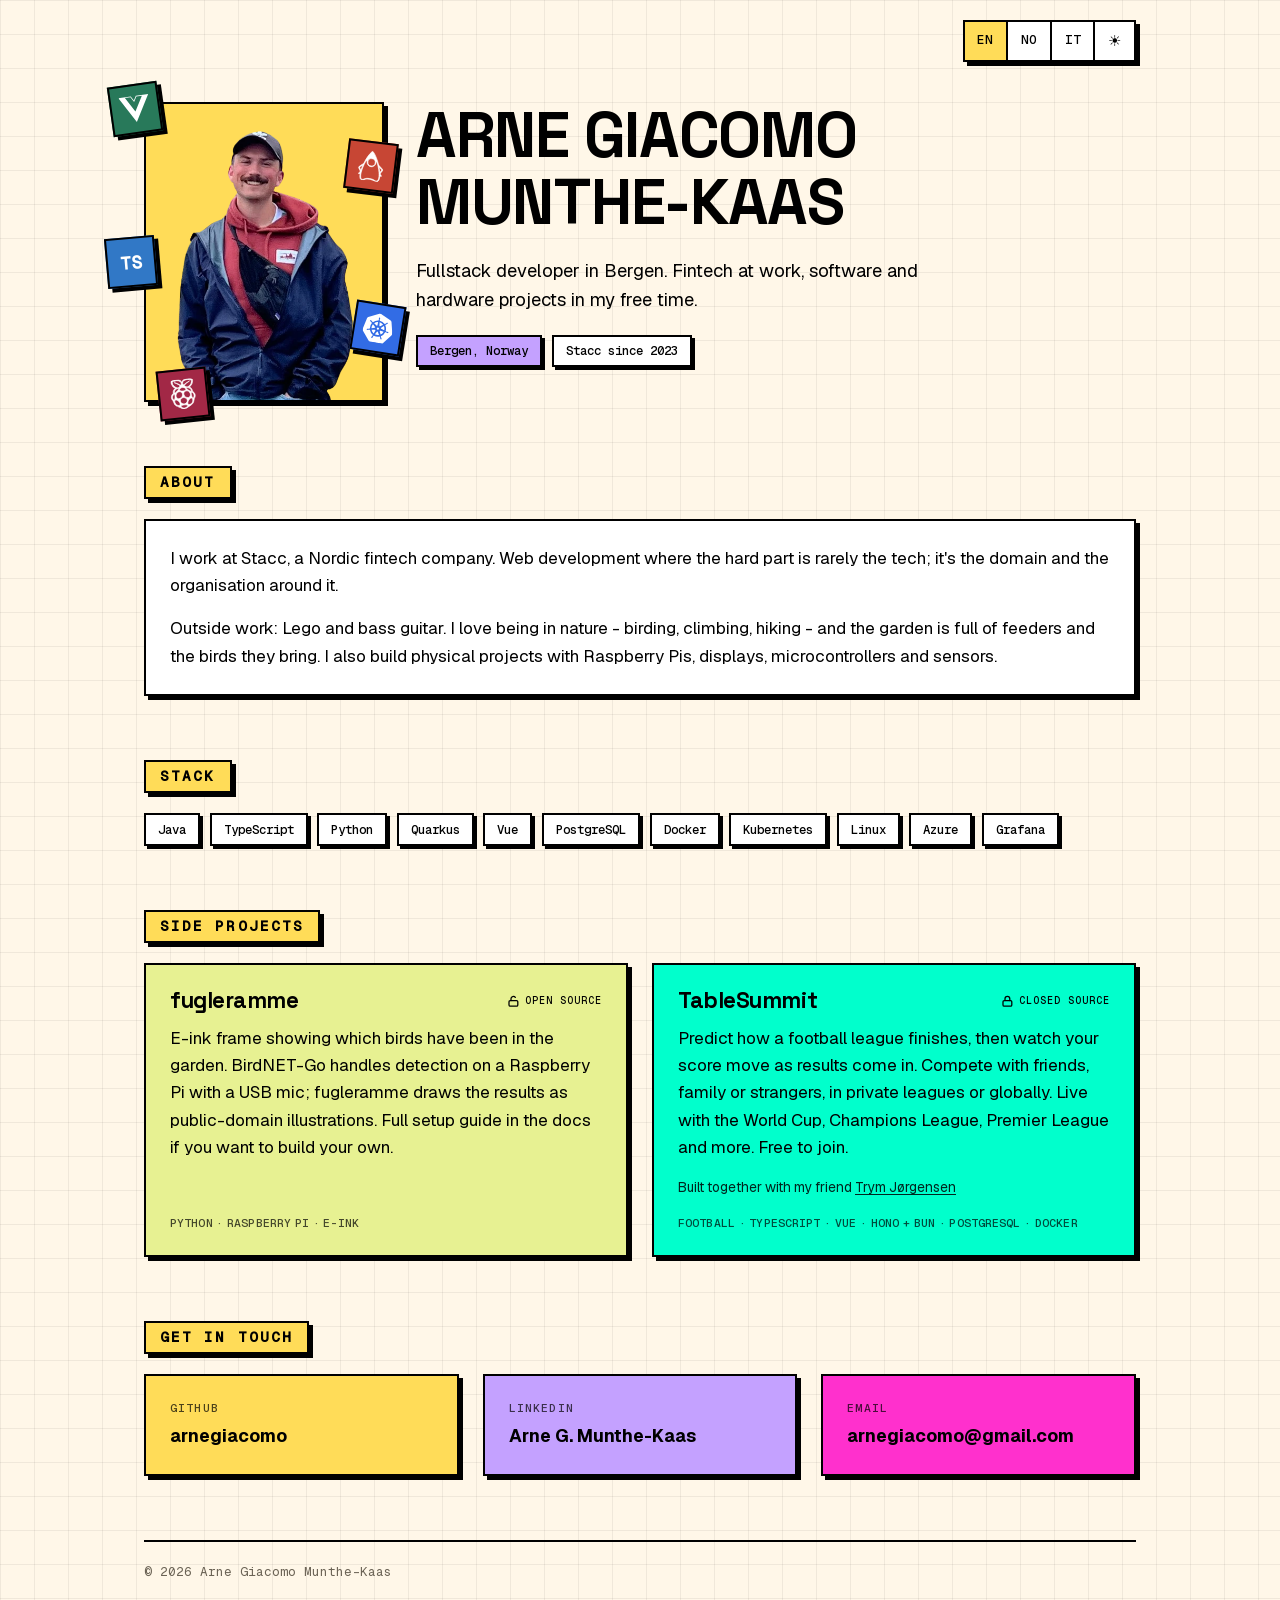
==== commit 459b64ea: "feat: credit Trym Jørgensen on the TableSummit card" ====
--- a/index.html
+++ b/index.html
@@ -129,17 +129,18 @@
         <p data-i18n="projects.fugleramme"></p>
         <span class="meta">Python · Raspberry Pi · E-ink</span>
       </a>
-      <a class="card block project c-teal" href="https://tablesummit.com">
+      <div class="card block project stretch c-teal">
         <div class="project-head">
-          <h3>TableSummit</h3>
+          <h3><a class="stretch-target" href="https://tablesummit.com">TableSummit</a></h3>
           <span class="src src-closed">
             <svg viewBox="0 0 16 16" aria-hidden="true"><rect x="2.5" y="7" width="11" height="7" rx="1.5"/><path d="M5 7V4.8a3 3 0 0 1 6 0V7"/></svg>
             <span data-i18n="projects.closed"></span>
           </span>
         </div>
         <p data-i18n="projects.tablesummit"></p>
+        <p class="credit"><span data-i18n="projects.tablesummit.credit"></span> <a href="https://www.linkedin.com/in/trym-j%C3%B8rgensen-8a8638134">Trym Jørgensen</a></p>
         <span class="meta">Football · TypeScript · Vue · Hono + Bun · PostgreSQL · Docker</span>
-      </a>
+      </div>
     </div>
   </section>
 
--- a/css/style.css
+++ b/css/style.css
@@ -357,19 +357,32 @@
   gap: 1.5rem;
 }
 
-a.card {
+a.card, .card.stretch {
   text-decoration: none;
   transition: transform 0.1s ease, box-shadow 0.1s ease;
 }
 
-a.card:hover, a.card:focus-visible {
+a.card:hover, a.card:focus-visible,
+.card.stretch:hover, .card.stretch:focus-within {
   transform: translate(-2px, -2px);
   box-shadow: var(--drop-lg) var(--drop-lg) 0 0 var(--shadow-color);
 }
 
-a.card:active {
+a.card:active, .card.stretch:active {
   transform: translate(var(--drop), var(--drop));
   box-shadow: 0 0 0 0 var(--shadow-color);
+}
+
+/* A card that carries its own links can't be an <a> - nesting anchors is
+   invalid. The title link covers the card with a pseudo-element instead, and
+   the inner links are lifted above that overlay so they stay clickable. */
+.card.stretch { position: relative; }
+.card.stretch a { text-decoration: none; }
+.stretch-target::after { content: ''; position: absolute; inset: 0; }
+.card.stretch a:not(.stretch-target) {
+  position: relative;
+  text-decoration: underline;
+  text-underline-offset: 0.15em;
 }
 
 .c-primary, .c-violet, .c-teal, .c-lime, .c-pink { color: var(--on-accent); }
@@ -402,6 +415,8 @@
   word-spacing: -0.3em;
 }
 .project p { margin-bottom: 1rem; }
+
+.credit { font-size: 0.85rem; opacity: 0.85; }
 
 .project-head {
   display: flex;
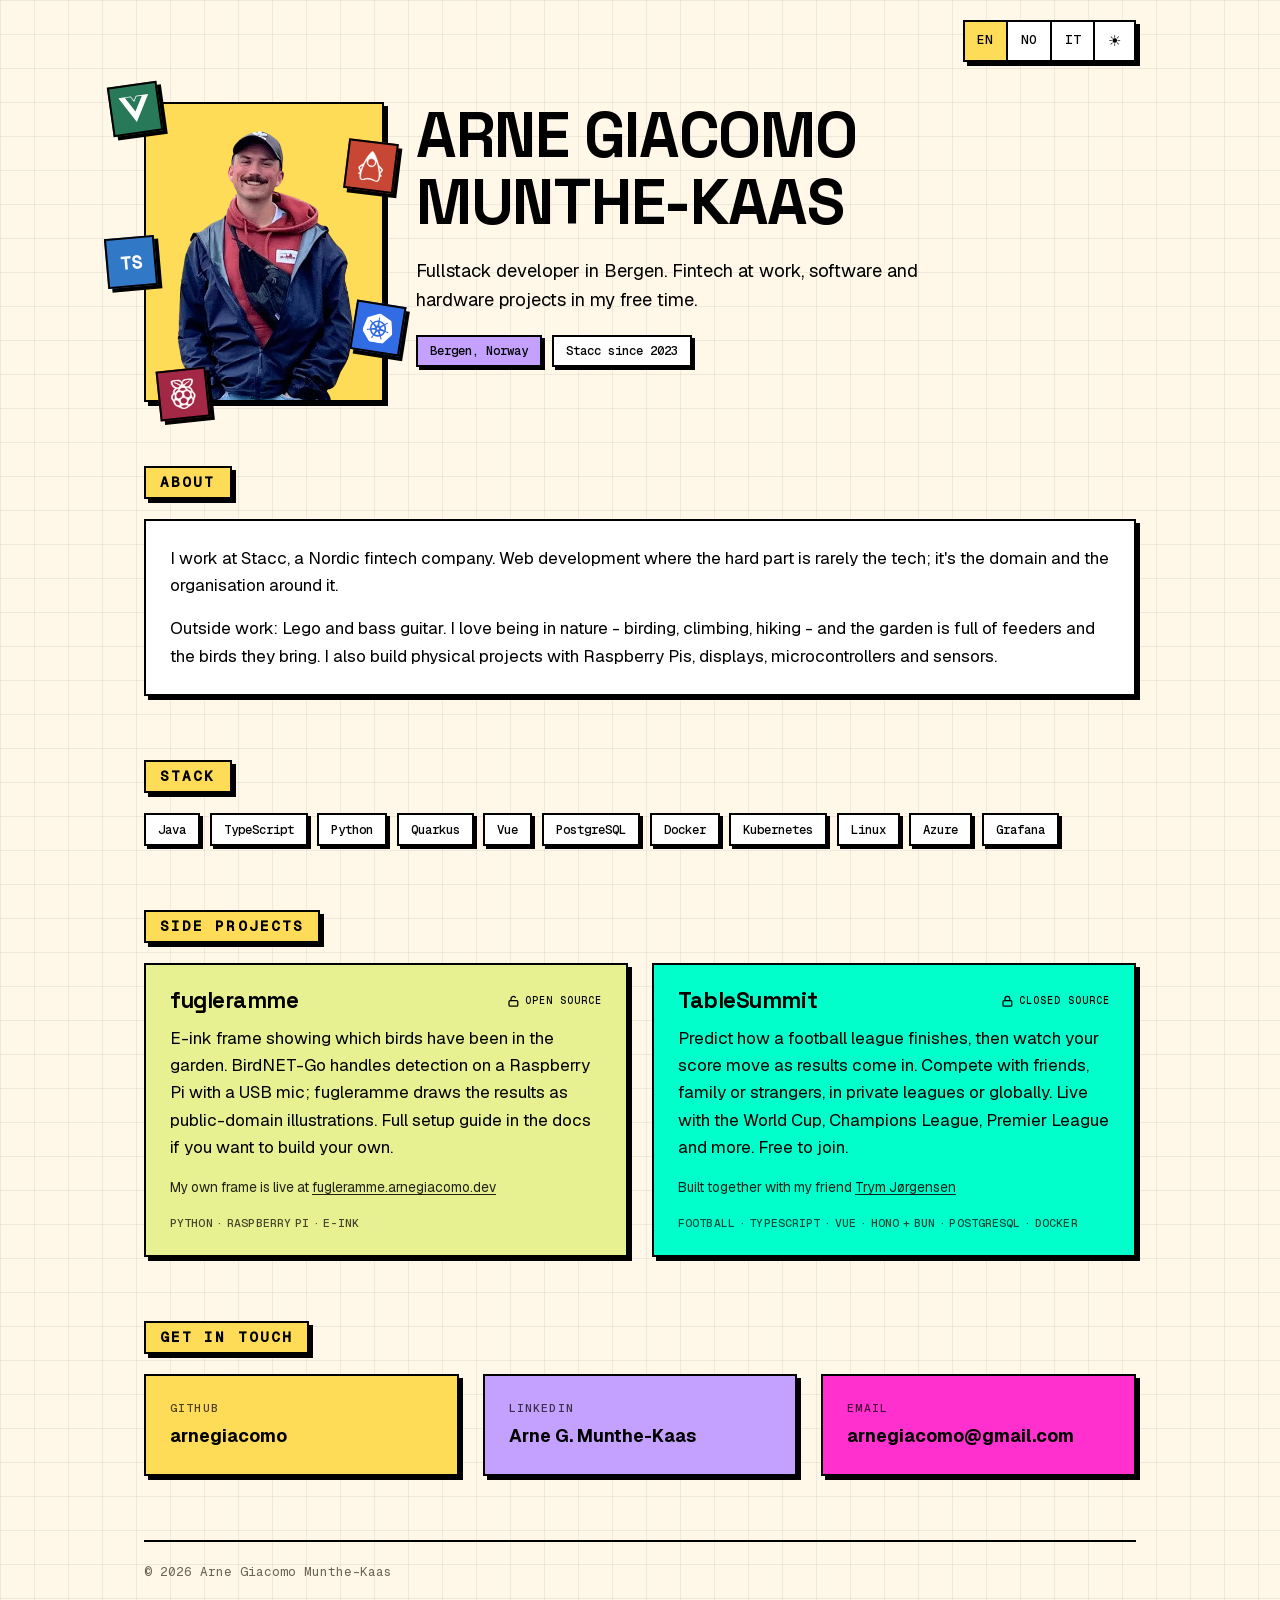
==== commit f573aa53: "feat: add link to fugleramme demo" ====
--- a/index.html
+++ b/index.html
@@ -118,17 +118,18 @@
   <section>
     <h2 data-i18n="projects.title"></h2>
     <div class="grid">
-      <a class="card block project c-lime" href="https://github.com/arnegiacomo/fugleramme">
+      <div class="card block project stretch c-lime">
         <div class="project-head">
-          <h3>fugleramme</h3>
+          <h3><a class="stretch-target" href="https://github.com/arnegiacomo/fugleramme">fugleramme</a></h3>
           <span class="src src-open">
             <svg viewBox="0 0 16 16" aria-hidden="true"><rect x="2.5" y="7" width="11" height="7" rx="1.5"/><path d="M5 7V4.8A3 3 0 0 1 10.4 3"/></svg>
             <span data-i18n="projects.open"></span>
           </span>
         </div>
         <p data-i18n="projects.fugleramme"></p>
+        <p class="credit"><span data-i18n="projects.fugleramme.live"></span> <a href="https://fugleramme.arnegiacomo.dev">fugleramme.arnegiacomo.dev</a></p>
         <span class="meta">Python · Raspberry Pi · E-ink</span>
-      </a>
+      </div>
       <div class="card block project stretch c-teal">
         <div class="project-head">
           <h3><a class="stretch-target" href="https://tablesummit.com">TableSummit</a></h3>
@@ -168,5 +169,6 @@
 
 <script src="js/i18n.js"></script>
 <script src="js/app.js"></script>
+<script src="js/snake.js"></script>
 </body>
 </html>
--- a/css/style.css
+++ b/css/style.css
@@ -1,6 +1,5 @@
-/* Self-hosted so the page makes no third-party requests. Regenerate by
-   re-fetching the Google Fonts CSS with a modern UA and downloading the
-   woff2 files it points at. */
+/* Self-hosted: no third-party requests. Regenerate from the Google Fonts CSS
+   fetched with a modern UA. */
 @font-face {
   font-family: 'Geist';
   font-style: normal;
@@ -255,8 +254,7 @@
   display: flex;
 }
 
-/* Tech marks float around the portrait and overhang its edges. Offsets are
-   percentages of the wrapper, so they track the portrait at any size. */
+/* Offsets are percentages of the wrapper, so the marks track the portrait size. */
 .chip {
   --size: 3.1rem;
   position: absolute;
@@ -267,20 +265,54 @@
   transform: rotate(var(--tilt, 0deg));
 }
 
-/* Official brand colours. OpenJDK's registered hex is #000000, unusable as a
-   chip background, so Java uses its brand orange. Glyph colour is whichever of
-   black/white scores higher contrast on that background. */
-.chip.b-vue  { background: #28795A; --glyph: #ffffff; }
+/* Brand colour, white glyph, 4.5:1 minimum. Where the official hex is too light
+   for that it is scaled towards black, keeping the hue - trailing comments give
+   the official hex and the contrast it would have had. Java and Rust register
+   #000000, so they borrow their brand orange and rust-lang.org's red.
+
+   JavaScript and Bun are negative space - the glyph is the badge, the holes are
+   the letters and the face - so those two invert to match the real logo. */
+.chip.b-vue  { background: #28795A; --glyph: #ffffff; }  /* #4FC08D, 2.3:1 */
 .chip.b-ts   { background: #3178C6; --glyph: #ffffff; }
 .chip.b-java { background: #C74634; --glyph: #ffffff; }
 .chip.b-k8s  { background: #326CE5; --glyph: #ffffff; }
 .chip.b-rpi  { background: #A22846; --glyph: #ffffff; }
 
+/* Snake food (js/snake.js). Each id needs an #i-<id> in assets/snake-icons.svg. */
+.chip.b-python    { background: #3776AB; --glyph: #ffffff; }
+.chip.b-quarkus   { background: #3979C0; --glyph: #ffffff; }  /* #4695EB, 3.1:1 */
+.chip.b-pg        { background: #4169E1; --glyph: #ffffff; }
+.chip.b-docker    { background: #1E7BC2; --glyph: #ffffff; }  /* #2496ED, 3.2:1 */
+.chip.b-linux     { background: #FCC624; --glyph: #000000; }  /* Tux, dark on yellow */
+.chip.b-grafana   { background: #C65400; --glyph: #ffffff; }  /* #F46800, 3.1:1 */
+.chip.b-bun       { background: #181717; --glyph: #FBF0DF; }  /* inverted */
+.chip.b-node      { background: #4E8340; --glyph: #ffffff; }  /* #5FA04E, 3.2:1 */
+.chip.b-rust      { background: #CE422B; --glyph: #ffffff; }
+.chip.b-hono      { background: #C55402; --glyph: #ffffff; }  /* #E36002, 3.5:1 */
+.chip.b-maven     { background: #C71A36; --glyph: #ffffff; }
+.chip.b-gradle    { background: #02303A; --glyph: #ffffff; }
+.chip.b-gha       { background: #1C75DB; --glyph: #ffffff; }  /* #2088FF, 3.5:1 */
+.chip.b-bitbucket { background: #0052CC; --glyph: #ffffff; }
+.chip.b-bash      { background: #3E861D; --glyph: #ffffff; }  /* #4EAA25, 3.0:1 */
+.chip.b-github    { background: #181717; --glyph: #ffffff; }
+.chip.b-git       { background: #DD372A; --glyph: #ffffff; }  /* #F03C2E, 3.9:1 */
+.chip.b-js        { background: #181717; --glyph: #F7DF1E; }  /* inverted */
+.chip.b-html      { background: #D04823; --glyph: #ffffff; }  /* #E34F26, 3.9:1 */
+.chip.b-css       { background: #663399; --glyph: #ffffff; }
+.chip.b-otel      { background: #425CC7; --glyph: #ffffff; }  /* registers #000000; brand blue */
+.chip.b-arduino   { background: #00838B; --glyph: #ffffff; }  /* #00878F, 4.3:1 */
+.chip.b-esp       { background: #DF332A; --glyph: #ffffff; }  /* #E7352C, 4.3:1 */
+.chip.b-nginx     { background: #008934; --glyph: #ffffff; }  /* #009639, 3.9:1 */
+.chip.b-keycloak  { background: #4D4D4D; --glyph: #ffffff; }
+.chip.b-helm      { background: #0F1689; --glyph: #ffffff; }
+
 .chip svg { width: 66%; height: 66%; fill: var(--glyph); }
 
-/* Java and Raspberry Pi are outline marks; the others are solid. A stroke
-   thickens them to match. Keyed to the mark, not the position, so the chips
-   can be reordered without silently losing it. */
+/* The JS mark is a full-bleed badge, so inset it and the chip reads as a ring
+   around it. */
+.b-js svg { width: 100%; height: 100%; }
+
+/* Outline marks; a stroke thickens them to match the solid ones. */
 .b-java svg, .b-rpi svg { stroke: var(--glyph); stroke-width: 0.5; stroke-linejoin: round; }
 
 .p1 { top: -6%;  left: -14%; --tilt: -8deg; }
@@ -297,9 +329,8 @@
   background: var(--primary);
 }
 
-/* Absolute so height:100% has a definite containing block - otherwise the image
-   keeps its intrinsic aspect and object-fit silently does nothing.
-   Swap to `contain` + `center bottom` for a full-body cutout standing in the panel. */
+/* Absolute so height:100% has a containing block, without which object-fit does
+   nothing. Swap to `contain` + `center bottom` for a full-body cutout. */
 .portrait img {
   position: absolute;
   inset: 0;
@@ -373,9 +404,8 @@
   box-shadow: 0 0 0 0 var(--shadow-color);
 }
 
-/* A card that carries its own links can't be an <a> - nesting anchors is
-   invalid. The title link covers the card with a pseudo-element instead, and
-   the inner links are lifted above that overlay so they stay clickable. */
+/* A card with its own links can't be an <a>. The title link covers it with a
+   pseudo-element instead; inner links sit above that overlay. */
 .card.stretch { position: relative; }
 .card.stretch a { text-decoration: none; }
 .stretch-target::after { content: ''; position: absolute; inset: 0; }
@@ -400,15 +430,10 @@
   opacity: 0.7;
 }
 
-/* Grid rows stretch, so the cards are already equal height - this pushes the
-   meta line to the floor of each one instead of letting it ride up under a
-   short description. Keeps the tag rows aligned across the row. */
+/* Floors the meta line so tag rows line up across the row. */
 .project { display: flex; flex-direction: column; }
 
-/* The tag list is the longest line in the card and has to survive on one row -
-   two rows leave a ragged gap above the floored baseline. Tightened rather than
-   shortened: mono tracking and the spaces around each separator are the cheapest
-   width to buy back before the type gets too small to read. */
+/* Tightened tracking and word spacing to keep the tag list on one row. */
 .project .meta {
   margin-top: auto;
   letter-spacing: 0.01em;
@@ -427,21 +452,9 @@
   margin-bottom: 0.75rem;
 }
 
-/* Source badge. Outlined, not filled. A filled box on top of the card's filled
-   accent reads as a patch of surface no matter which colour it takes - and
-   making it darker to fix that just puts metadata in competition with the
-   project title, which is the wrong hierarchy. Letting the accent show through
-   an outline keeps it legible without promoting it.
-
-   Black in both themes rather than following --ink: the card underneath keeps
-   its accent colour in dark mode, so a themed value would flip light there and
-   lose the outline against it.
-
-   No box at all - no fill, no border, no shadow. Every other bordered element
-   on the page is a surface or a control; this is neither, and the lock glyph
-   already carries the open/closed distinction on its own. Dropping the chrome
-   also drops the padding, which lets the label sit flush with the card's own
-   padding edge instead of floating a few pixels inside it. */
+/* No box: every other bordered element here is a surface or a control, and the
+   lock glyph carries the distinction on its own. Black in both themes - the card
+   keeps its accent colour in dark mode. */
 .src {
   display: inline-flex;
   align-items: center;
@@ -464,6 +477,27 @@
 
 .link strong { font-size: 1.1rem; display: block; margin-top: 0.35rem; word-break: break-word; }
 
+/* --- snake easter egg (js/snake.js) --- */
+
+/* Holds the chips for the length of a run. Fixed, so the walls the snake dies
+   against are the viewport edges. */
+#snake-stage {
+  position: fixed;
+  inset: 0;
+  z-index: 50;
+  pointer-events: none;
+}
+
+/* Position comes from an inline transform, so the .p1-.p5 offsets have to go. */
+.chip.snake-seg, .chip.snake-food { top: 0; left: 0; }
+
+/* Pulses rather than moves - transform belongs to the game loop. */
+.chip.snake-food { animation: snake-food 1.5s ease-in-out infinite; }
+@keyframes snake-food { 50% { opacity: 0.7; } }
+
+#snake-stage.dead .chip { animation: snake-dead 200ms steps(2, end) 3; }
+@keyframes snake-dead { 50% { opacity: 0.2; } }
+
 .notfound { margin-top: 3rem; }
 .notfound h1 { font-size: clamp(5rem, 22vw, 11rem); margin-bottom: 1rem; }
 .notfound .lead { margin-bottom: 2rem; }
@@ -482,15 +516,12 @@
   body { padding: 1rem 1rem 2.5rem; font-size: 16px; }
   main, .topbar { max-width: none; }
   main { gap: 2.75rem; }
-  /* Full-width band rather than a floating group, so it stays balanced and the
-     tap targets get bigger. */
+  /* Full-width band: bigger tap targets. */
   .topbar { margin-bottom: 2rem; }
   .controls { width: 100%; }
   .controls button { flex: 1; padding-inline: 0; }
   .hero { gap: 1.75rem; }
-  /* The portrait goes wide and centred rather than sitting as a small block in
-     the corner. Chip offsets are percentages, so the composition scales with it.
-     The 78% cap keeps a gutter wide enough for the chips at any phone width. */
+  /* The 78% cap leaves a gutter wide enough for the chips at any phone width. */
   .portrait-wrap { flex-basis: min(17rem, 78%); margin-inline: auto; }
   .p1 { left: -13%; }
   .p3 { left: -14%; }
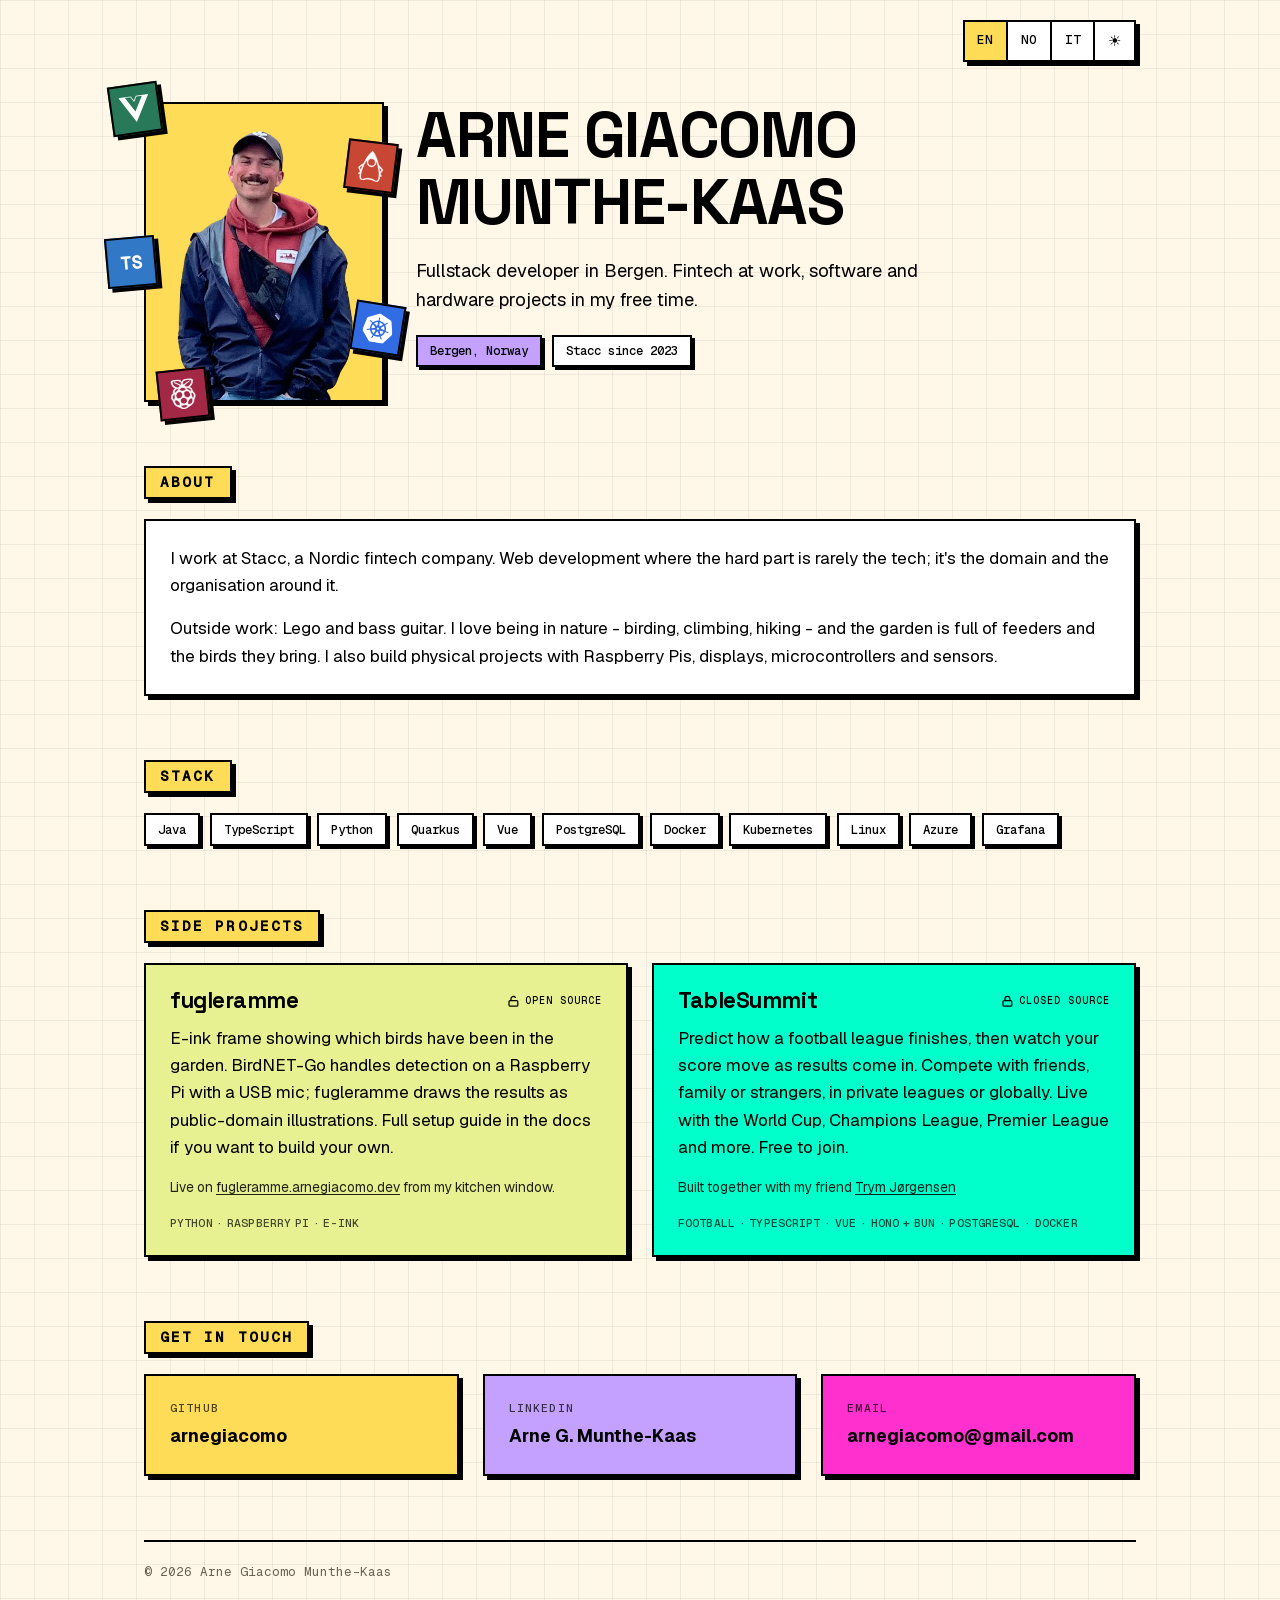
==== commit 0da5e1b9: "feat: bottom-align project credit lines and tighten fugleramme copy" ====
--- a/index.html
+++ b/index.html
@@ -127,7 +127,7 @@
           </span>
         </div>
         <p data-i18n="projects.fugleramme"></p>
-        <p class="credit"><span data-i18n="projects.fugleramme.live"></span> <a href="https://fugleramme.arnegiacomo.dev">fugleramme.arnegiacomo.dev</a></p>
+        <p class="credit"><span data-i18n="projects.fugleramme.live"></span> <a href="https://fugleramme.arnegiacomo.dev">fugleramme.arnegiacomo.dev</a> <span data-i18n="projects.fugleramme.live.suffix"></span></p>
         <span class="meta">Python · Raspberry Pi · E-ink</span>
       </div>
       <div class="card block project stretch c-teal">
--- a/css/style.css
+++ b/css/style.css
@@ -443,6 +443,10 @@
 
 .credit { font-size: 0.85rem; opacity: 0.85; }
 
+/* Floors the credit line as well, so credit and meta line up across the row. */
+.project .credit { margin-top: auto; }
+.project .credit ~ .meta { margin-top: 0; }
+
 .project-head {
   display: flex;
   align-items: center;
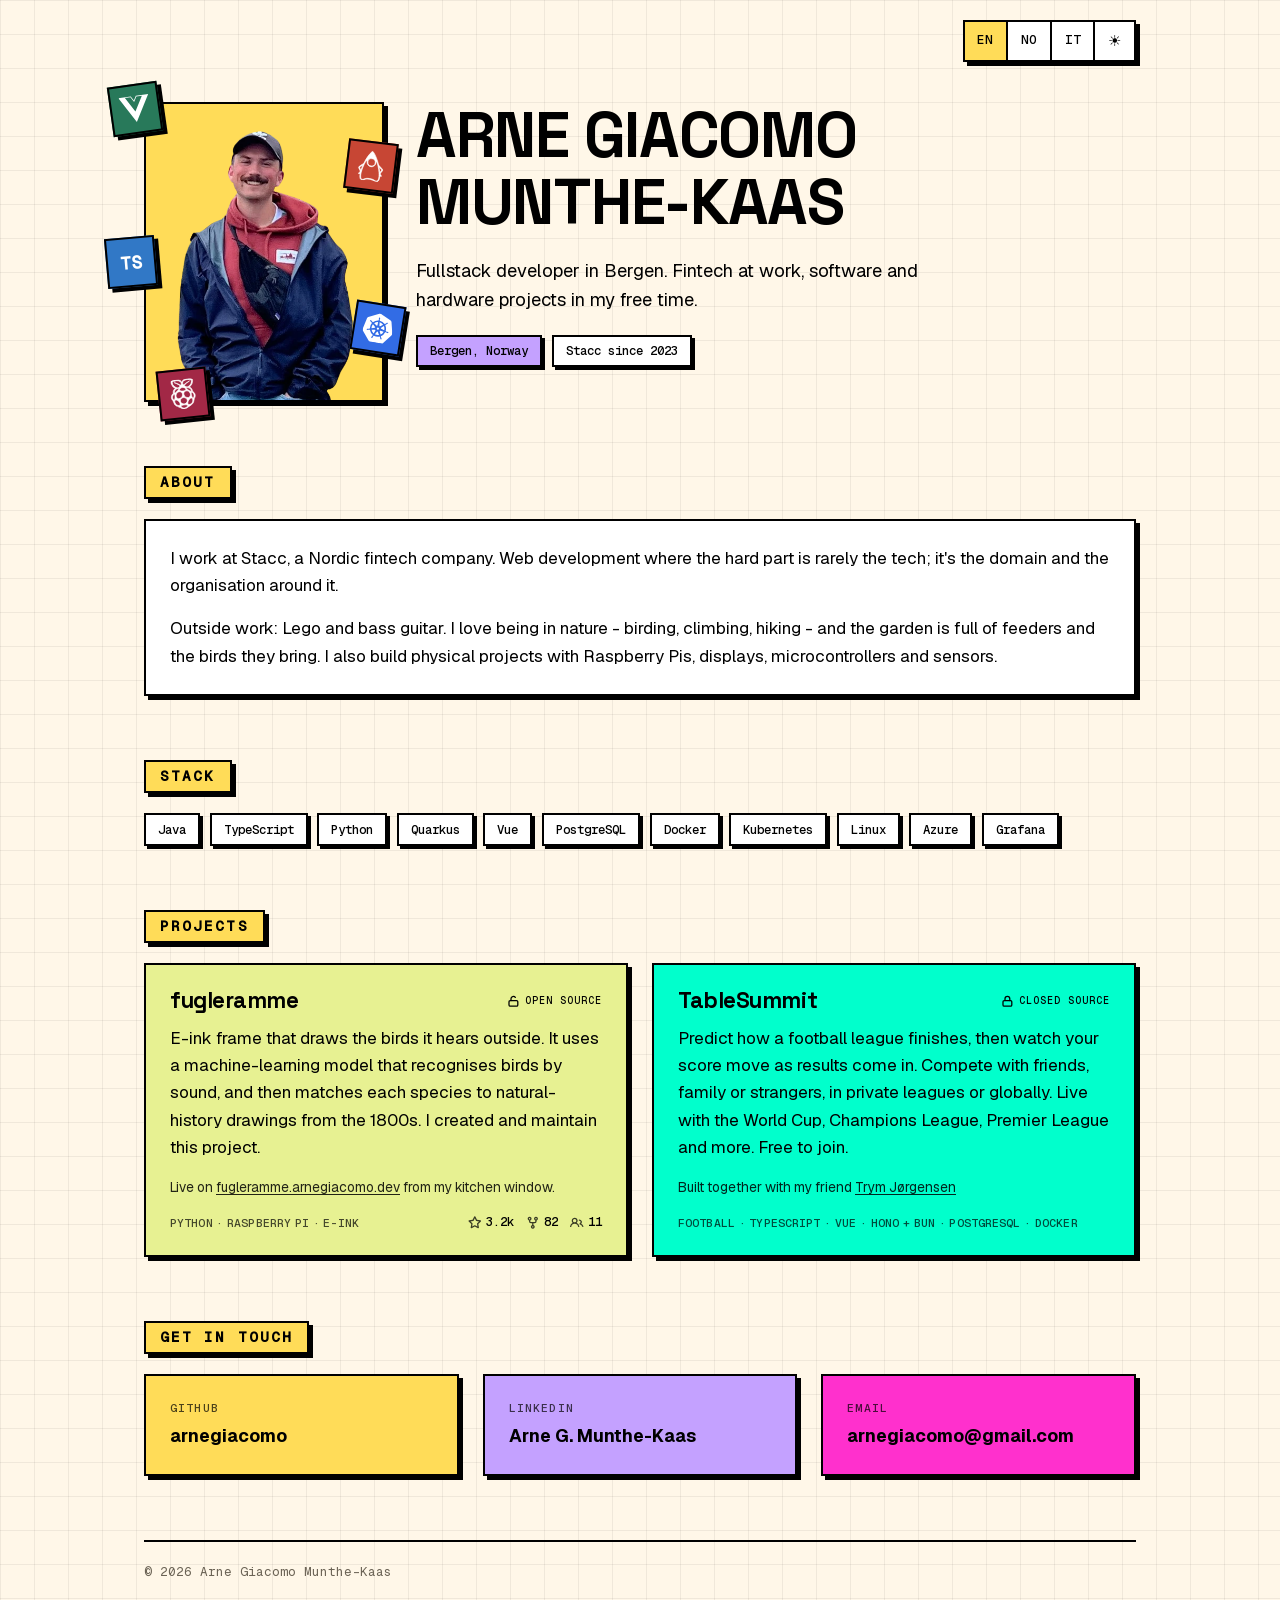
==== commit 4c21cf23: "feat: show fugleramme repo stats and refresh project copy" ====
--- a/index.html
+++ b/index.html
@@ -128,7 +128,28 @@
         </div>
         <p data-i18n="projects.fugleramme"></p>
         <p class="credit"><span data-i18n="projects.fugleramme.live"></span> <a href="https://fugleramme.arnegiacomo.dev">fugleramme.arnegiacomo.dev</a> <span data-i18n="projects.fugleramme.live.suffix"></span></p>
-        <span class="meta">Python · Raspberry Pi · E-ink</span>
+        <div class="project-foot">
+          <span class="meta">Python · Raspberry Pi · E-ink</span>
+          <!-- Numbers are the last known values; js/repo-stats.js refreshes them
+               from the GitHub API and leaves them alone if the call fails. -->
+          <dl class="repo-stats" data-repo="arnegiacomo/fugleramme">
+            <dt data-i18n="projects.stat.stars">Stars</dt>
+            <dd data-stat="stars">
+              <svg viewBox="0 0 16 16" aria-hidden="true"><path d="M8 .25a.75.75 0 0 1 .673.418l1.882 3.815 4.21.612a.75.75 0 0 1 .416 1.279l-3.046 2.97.719 4.192a.75.75 0 0 1-1.088.791L8 12.347l-3.766 1.98a.75.75 0 0 1-1.088-.79l.72-4.194L.818 6.374a.75.75 0 0 1 .416-1.28l4.21-.611L7.327.668A.75.75 0 0 1 8 .25Zm0 2.445L6.615 5.5a.75.75 0 0 1-.564.41l-3.097.45 2.24 2.184a.75.75 0 0 1 .216.664l-.528 3.084 2.769-1.456a.75.75 0 0 1 .698 0l2.77 1.456-.53-3.084a.75.75 0 0 1 .216-.664l2.24-2.183-3.096-.45a.75.75 0 0 1-.564-.41L8 2.694Z"/></svg>
+              <span>3.2k</span>
+            </dd>
+            <dt data-i18n="projects.stat.forks">Forks</dt>
+            <dd data-stat="forks">
+              <svg viewBox="0 0 16 16" aria-hidden="true"><path d="M5 5.372v.878c0 .414.336.75.75.75h4.5a.75.75 0 0 0 .75-.75v-.878a2.25 2.25 0 1 1 1.5 0v.878a2.25 2.25 0 0 1-2.25 2.25h-1.5v2.128a2.251 2.251 0 1 1-1.5 0V8.5h-1.5A2.25 2.25 0 0 1 3.5 6.25v-.878a2.25 2.25 0 1 1 1.5 0ZM5 3.25a.75.75 0 1 0-1.5 0 .75.75 0 0 0 1.5 0Zm6.75.75a.75.75 0 1 0 0-1.5.75.75 0 0 0 0 1.5Zm-3 8.75a.75.75 0 1 0-1.5 0 .75.75 0 0 0 1.5 0Z"/></svg>
+              <span>82</span>
+            </dd>
+            <dt data-i18n="projects.stat.contributors">Contributors</dt>
+            <dd data-stat="contributors">
+              <svg viewBox="0 0 16 16" aria-hidden="true"><path d="M2 5.5a3.5 3.5 0 1 1 5.898 2.549 5.508 5.508 0 0 1 3.034 4.084.75.75 0 1 1-1.482.235 4 4 0 0 0-7.9 0 .75.75 0 0 1-1.482-.236A5.507 5.507 0 0 1 3.102 8.05 3.493 3.493 0 0 1 2 5.5ZM11 4a3.001 3.001 0 0 1 2.22 5.018 5.01 5.01 0 0 1 2.56 3.012.749.749 0 0 1-.885.954.752.752 0 0 1-.549-.514 3.507 3.507 0 0 0-2.522-2.372.75.75 0 0 1-.574-.73v-.352a.75.75 0 0 1 .416-.672A1.5 1.5 0 0 0 11 5.5.75.75 0 0 1 11 4Zm-5.5-.5a2 2 0 1 0-.001 3.999A2 2 0 0 0 5.5 3.5Z"/></svg>
+              <span>11</span>
+            </dd>
+          </dl>
+        </div>
       </div>
       <div class="card block project stretch c-teal">
         <div class="project-head">
@@ -169,6 +190,7 @@
 
 <script src="js/i18n.js"></script>
 <script src="js/app.js"></script>
+<script src="js/repo-stats.js"></script>
 <script src="js/snake.js"></script>
 </body>
 </html>
--- a/css/style.css
+++ b/css/style.css
@@ -445,7 +445,8 @@
 
 /* Floors the credit line as well, so credit and meta line up across the row. */
 .project .credit { margin-top: auto; }
-.project .credit ~ .meta { margin-top: 0; }
+.project .credit ~ .meta,
+.project .credit ~ .project-foot { margin-top: 0; }
 
 .project-head {
   display: flex;
@@ -477,6 +478,52 @@
   stroke: currentColor;
   stroke-width: 1.6;
   stroke-linecap: round;
+}
+
+
+/* --- repo stats --- */
+
+/* Bottom-right of the card, opposite the stack line. Labels are for screen
+   readers; sighted readers get the icons. */
+.project-foot {
+  display: flex;
+  align-items: center;
+  justify-content: space-between;
+  gap: 0.5rem 1rem;
+  flex-wrap: wrap;
+  margin-top: auto;
+}
+.project-foot .meta { margin-top: 0; }
+
+.repo-stats {
+  display: flex;
+  align-items: center;
+  gap: 0.75rem;
+  margin-left: auto;
+  font: 500 0.78rem/1 var(--mono);
+  font-variant-numeric: tabular-nums;
+}
+
+.repo-stats dt {
+  position: absolute;
+  width: 1px;
+  height: 1px;
+  overflow: hidden;
+  clip-path: inset(50%);
+  white-space: nowrap;
+}
+
+.repo-stats dd {
+  display: inline-flex;
+  align-items: center;
+  gap: 0.28rem;
+}
+
+.repo-stats svg {
+  width: 0.85rem;
+  height: 0.85rem;
+  fill: currentColor;
+  opacity: 0.75;
 }
 
 .link strong { font-size: 1.1rem; display: block; margin-top: 0.35rem; word-break: break-word; }
